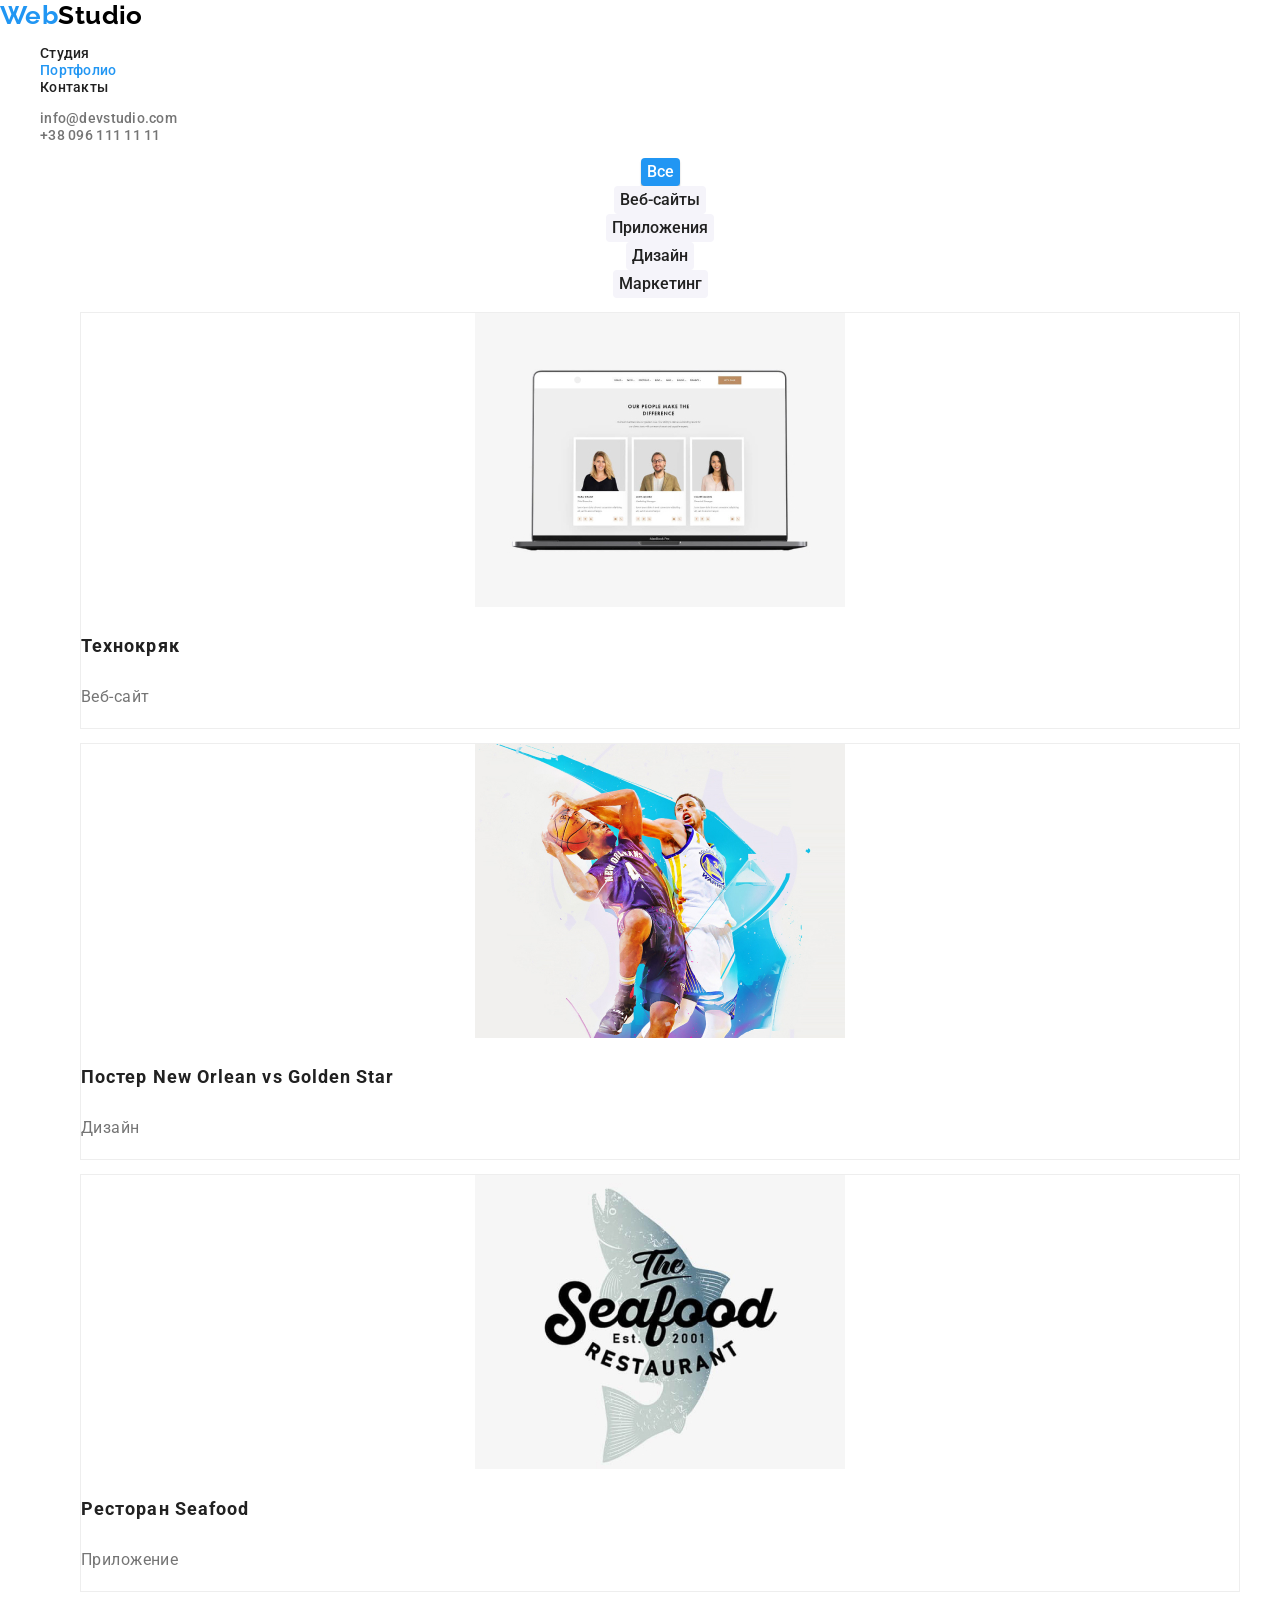
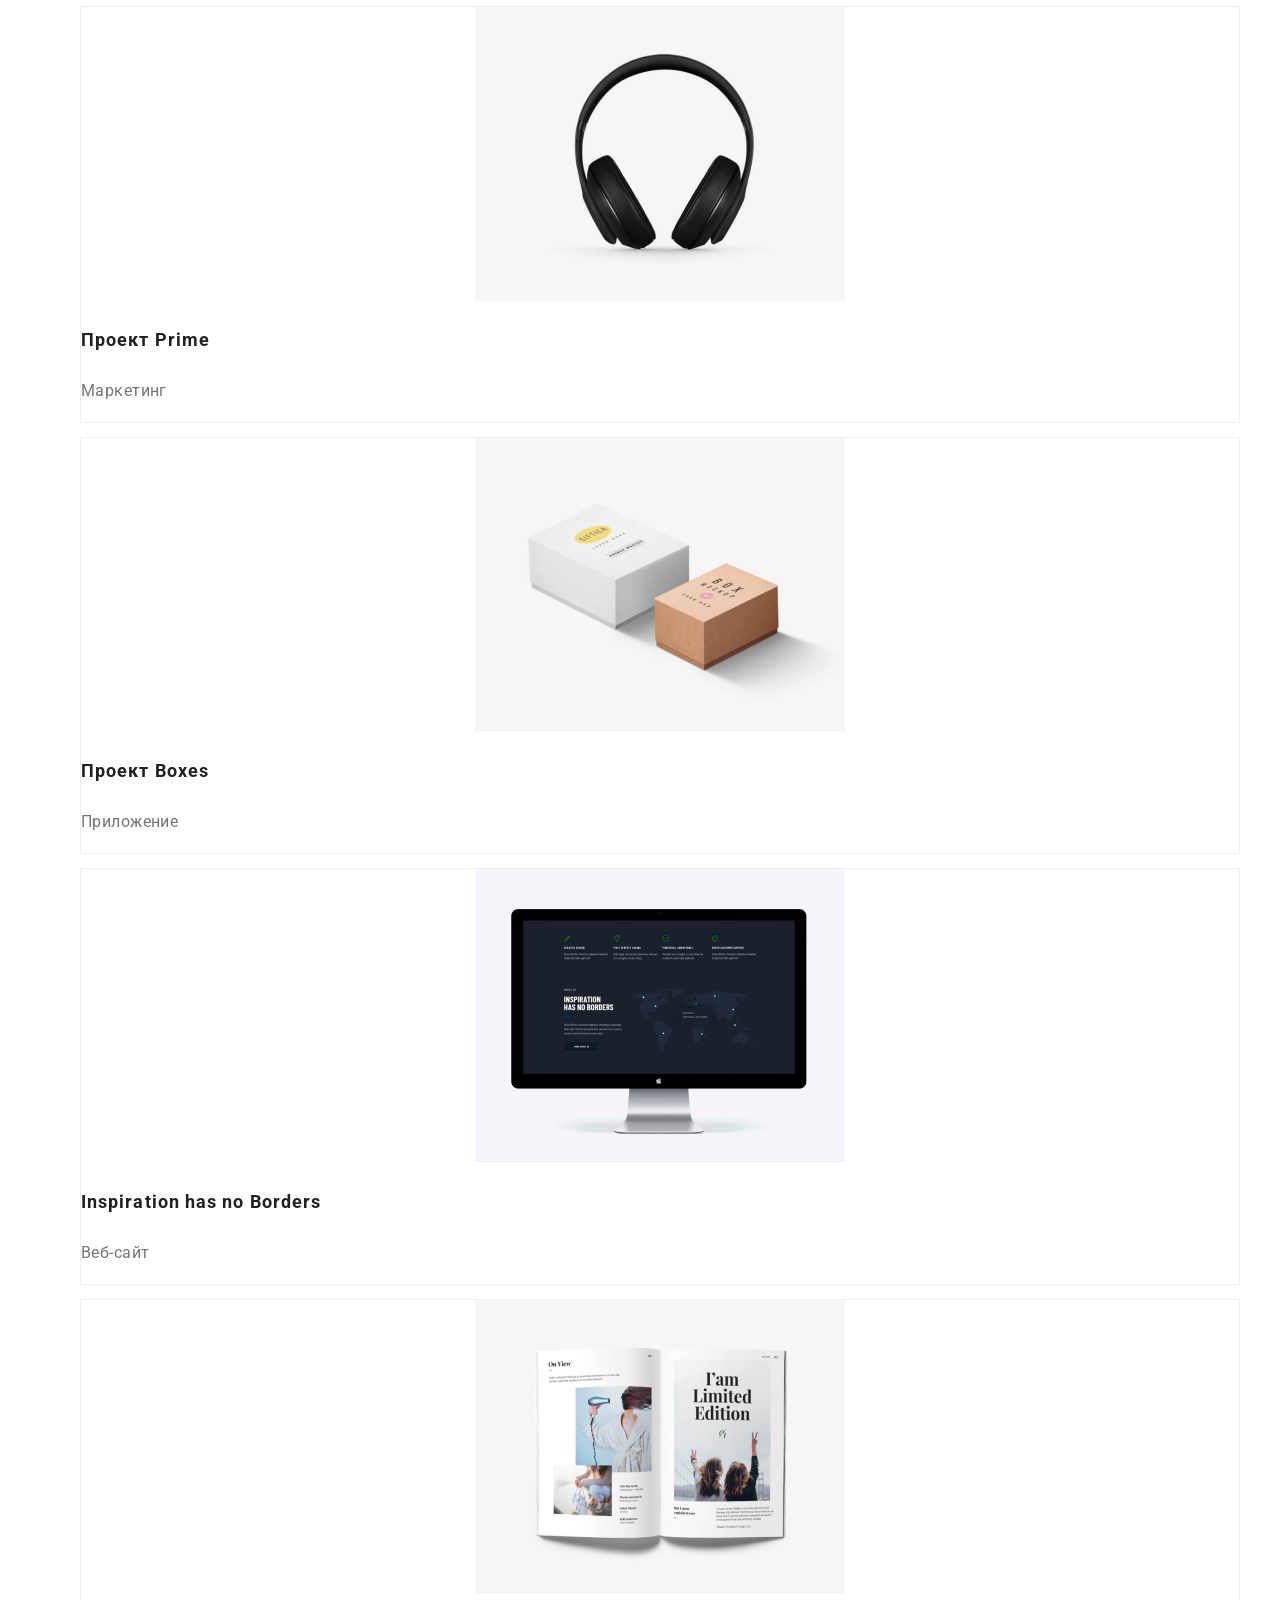
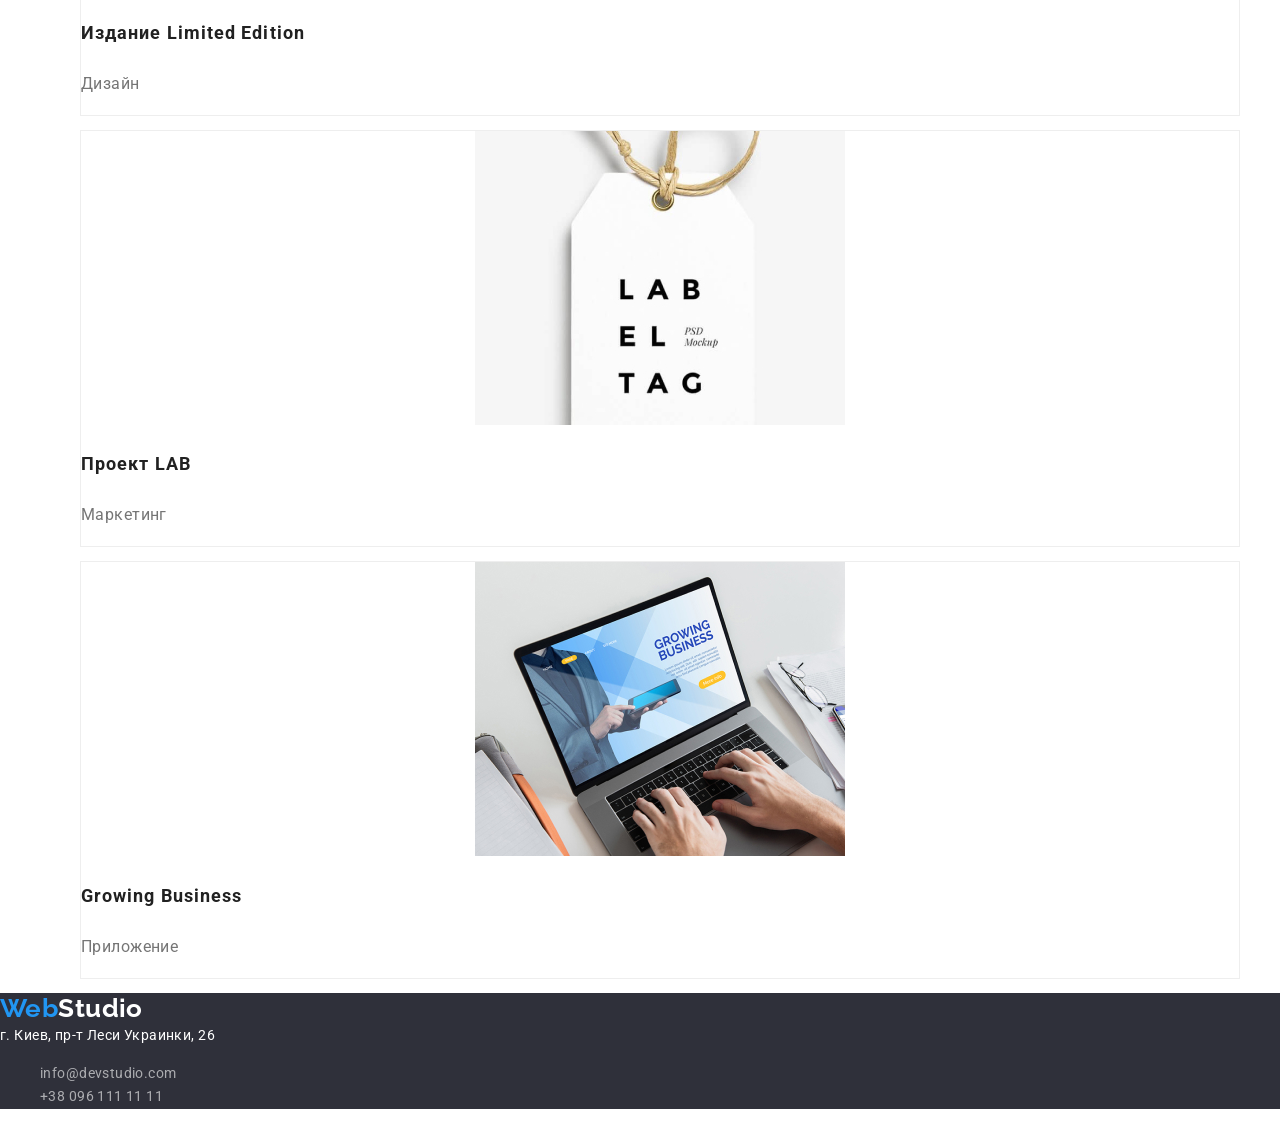
==== portfolio.html @ c30541fc "begining of HW3" ====
<!DOCTYPE html>
<html lang="ru">
  <head>
    <meta charset="UTF-8" />
    <meta http-equiv="X-UA-Compatible" content="IE=edge" />
    <meta name="viewport" content="width=device-width, initial-scale=1.0" />
    <title>WebStudio-Portfolio</title>
    <link rel="preconnect" href="https://fonts.gstatic.com" />
    <link
      href="https://fonts.googleapis.com/css2?family=Raleway:wght@700&family=Roboto:wght@400;500;700;900&display=swap"
      rel="stylesheet"
    />
    <link
      rel="stylesheet"
      href="https://cdnjs.cloudflare.com/ajax/libs/modern-normalize/1.1.0/modern-normalize.min.css"
      integrity="sha512-wpPYUAdjBVSE4KJnH1VR1HeZfpl1ub8YT/NKx4PuQ5NmX2tKuGu6U/JRp5y+Y8XG2tV+wKQpNHVUX03MfMFn9Q=="
      crossorigin="anonymous"
      referrerpolicy="no-referrer"
    />
    <link rel="stylesheet" href="./css/styles.css" />
  </head>
  <body>
    <!-- HEADER -->
    <header class="header">
      <nav class="menu">
        <a href="./index.html" class="logo link" lang="en"
          ><span class="logo-accent">Web</span>Studio</a
        >
        <ul class="menu-list list">
          <li class="menu-list-item">
            <a class="menu-list-link link" href="./index.html">Студия</a>
          </li>
          <li class="menu-list-item">
            <a class="menu-list-link link current-link" href="./portfolio.html">Портфолио</a>
          </li>
          <li class="menu-list-item">
            <a class="menu-list-link link" href="#">Контакты</a>
          </li>
        </ul>
      </nav>
      <ul class="contact-list list">
        <li class="contact-list-item">
          <a class="contact-list-email link" href="mailto:info@devstudio.com" lang="en"
            >info@devstudio.com</a
          >
        </li>
        <li class="contact-list-item">
          <a class="contact-list-tel link" href="tel:+380961111111">+38 096 111 11 11</a>
        </li>
      </ul>
    </header>

    <main>
      <!-- COLLECTION -->
      <section class="collection-section">
        <h2 hidden class="collection-section-title section-title">Портфолио</h2>
        <ul class="collection-filters list">
          <li class="collection-filters-item">
            <button type="button" class="collection-filters-button button current-button">
              Все
            </button>
          </li>
          <li class="collection-filters-item">
            <button type="button" class="collection-filters-button button">Веб-сайты</button>
          </li>
          <li class="collection-filters-item">
            <button type="button" class="collection-filters-button button">Приложения</button>
          </li>
          <li class="collection-filters-item">
            <button type="button" class="collection-filters-button button">Дизайн</button>
          </li>
          <li class="collection-filters-item">
            <button type="button" class="collection-filters-button button">Маркетинг</button>
          </li>
        </ul>
        <ul class="collection-list list">
          <li class="collection-list-item">
            <a href="#" class="collection-list-link link">
              <figure class="collection-list-card">
                <img
                  class="collection-list-card-img"
                  src="./images/portfolio/technocriak.jpg"
                  alt="Постер сайта Технокряк"
                  width="370"
                  height="294"
                />
                <figcaption class="collection-list-card-text-container">
                  <h3 class="collection-list-card-title">Технокряк</h3>
                  <p class="collection-list-card-text">Веб-сайт</p>
                </figcaption>
              </figure>
            </a>
          </li>
          <li class="collection-list-item">
            <a href="#" class="collection-list-link link">
              <figure class="collection-list-card">
                <img
                  class="collection-list-card-img"
                  src="./images/portfolio/new-orlean.jpg"
                  alt="Постер New Orlean vs Golden Star"
                  width="370"
                  height="294"
                />
                <figcaption class="collection-list-card-text-container">
                  <h3 class="collection-list-card-title">
                    Постер <span lang="en">New Orlean vs Golden Star</span>
                  </h3>
                  <p class="collection-list-card-text">Дизайн</p>
                </figcaption>
              </figure>
            </a>
          </li>
          <li class="collection-list-item">
            <a href="#" class="collection-list-link link">
              <figure class="collection-list-card">
                <img
                  class="collection-list-card-img"
                  src="./images/portfolio/seafood.jpg"
                  alt="Постер приложения Ресторан Seafood"
                  width="370"
                  height="294"
                />
                <figcaption class="collection-list-card-text-container">
                  <h3 class="collection-list-card-title">
                    Ресторан <span lang="en">Seafood</span>
                  </h3>
                  <p class="collection-list-card-text">Приложение</p>
                </figcaption>
              </figure>
            </a>
          </li>
          <li class="collection-list-item">
            <a href="#" class="collection-list-link link">
              <figure class="collection-list-card">
                <img
                  class="collection-list-card-img"
                  src="./images/portfolio/prime.jpg"
                  alt="Постер Проект Prime"
                  width="370"
                  height="294"
                />
                <figcaption class="collection-list-card-text-container">
                  <h3 class="collection-list-card-title">Проект <span lang="en">Prime</span></h3>
                  <p class="collection-list-card-text">Маркетинг</p>
                </figcaption>
              </figure>
            </a>
          </li>
          <li class="collection-list-item">
            <a href="#" class="collection-list-link link">
              <figure class="collection-list-card">
                <img
                  class="collection-list-card-img"
                  src="./images/portfolio/boxes.jpg"
                  alt="Постер приложения Проект Boxes"
                  width="370"
                  height="294"
                />
                <figcaption class="collection-list-card-text-container">
                  <h3 class="collection-list-card-title">Проект <span lang="en">Boxes</span></h3>
                  <p class="collection-list-card-text">Приложение</p>
                </figcaption>
              </figure>
            </a>
          </li>
          <li class="collection-list-item">
            <a href="#" class="collection-list-link link">
              <figure class="collection-list-card">
                <img
                  class="collection-list-card-img"
                  src="./images/portfolio/borders.jpg"
                  alt="Постер сайта Inspiration has no Borders"
                  width="370"
                  height="294"
                />
                <figcaption class="collection-list-card-text-container">
                  <h3 class="collection-list-card-title" lang="en">Inspiration has no Borders</h3>
                  <p class="collection-list-card-text">Веб-сайт</p>
                </figcaption>
              </figure>
            </a>
          </li>
          <li class="collection-list-item">
            <a href="#" class="collection-list-link link">
              <figure class="collection-list-card">
                <img
                  class="collection-list-card-img"
                  src="./images/portfolio/limited-edition.jpg"
                  alt="Постер Издание Limited Edition"
                  width="370"
                  height="294"
                />
                <figcaption class="collection-list-card-text-container">
                  <h3 class="collection-list-card-title">
                    Издание <span lang="en">Limited Edition</span>
                  </h3>
                  <p class="collection-list-card-text">Дизайн</p>
                </figcaption>
              </figure>
            </a>
          </li>
          <li class="collection-list-item">
            <a href="#" class="collection-list-link link">
              <figure class="collection-list-card">
                <img
                  class="collection-list-card-img"
                  src="./images/portfolio/lab.jpg"
                  alt="Постер Проект LAB"
                  width="370"
                  height="294"
                />
                <figcaption class="collection-list-card-text-container">
                  <h3 class="collection-list-card-title">Проект <span lang="en">LAB</span></h3>
                  <p class="collection-list-card-text">Маркетинг</p>
                </figcaption>
              </figure>
            </a>
          </li>
          <li class="collection-list-item">
            <a href="#" class="collection-list-link link">
              <figure class="collection-list-card">
                <img
                  class="collection-list-card-img"
                  src="./images/portfolio/growing-business.jpg"
                  alt="Постер приложения Growing Business"
                  width="370"
                  height="294"
                />
                <figcaption class="collection-list-card-text-container">
                  <h3 class="collection-list-card-title" lang="en">Growing Business</h3>
                  <p class="collection-list-card-text">Приложение</p>
                </figcaption>
              </figure>
            </a>
          </li>
        </ul>
      </section>
    </main>

    <!-- FOOTER -->
    <footer class="footer">
      <a class="logo logo-alt link" href="./index.html" lang="en"
        ><span class="logo-accent">Web</span>Studio</a
      >
      <address class="footer-adress">
        <a
          class="footer-adress-link link"
          href="https://goo.gl/maps/bzyYuuLkhP41vMup8"
          target="_blank"
          rel="noopener noreferrer"
          >г. Киев, пр-т Леси Украинки, 26</a
        >
        <ul class="footer-contact-list list">
          <li class="footer-contact-list-item">
            <a class="footer-contact-list-tel link" href="mailto:info@devstudio.com" lang="en"
              >info@devstudio.com</a
            >
          </li>
          <li class="footer-contacts-list-item">
            <a class="footer-contact-list-email link" href="tel:+380961111111">+38 096 111 11 11</a>
          </li>
        </ul>
      </address>
    </footer>
  </body>
</html>
---- css/styles.css ----
:root {
  --main-color-dark: #212121;
  --secondary-color: #757575;
  --logo-color: #000000;
  --accent-color: #2196f3;
  --accent-color-hover: #188ce8;
  --main-color-light: #ffffff;
  --secondary-color-transp: rgba(255, 255, 255, 0.6);

  --main-text-size: 14px;
  --secondary-text-size: 16px;
  --main-text-letter-spacing: 0.03em;

  --background-color-dark: #2f303a;
  --background-color-light: #f5f4fa;
}

body {
  font-family: 'Roboto', sans-serif;
  color: var(--main-color-dark);
  font-weight: 400;
  font-size: var(--main-text-size);
  letter-spacing: var(--main-text-letter-spacing);
}

/* COMMON */

.list {
  list-style: none;
}

.link {
  text-decoration: none;
  color: var(--main-color-dark);
}

.modal-button,
.button {
  cursor: pointer;
  font-family: inherit;
}

.button {
  color: var(--main-color-dark);
}

.section-title {
  font-weight: 700;
  font-size: 36px;
  line-height: 1.17;
}

/* HEADER */

.logo {
  font-family: 'Raleway', sans-serif;
  font-weight: 700;
  font-size: 26px;
  line-height: 1.19;
  color: var(--logo-color);
}

.logo-accent {
  color: var(--accent-color);
}

.menu-list-link {
  font-weight: 500;
  line-height: 1.14;
  letter-spacing: 0.02em;
}

.current-link {
  color: var(--accent-color);
}

.menu-list-link:hover,
.menu-list-link:focus {
  color: var(--accent-color);
}

.contact-list-email,
.contact-list-tel {
  font-weight: 500;
  line-height: 1.14;
  letter-spacing: 0.02em;
  color: var(--secondary-color);
}

.contact-list-email:hover,
.contact-list-email:focus,
.contact-list-tel:hover,
.contact-list-tel:focus {
  color: var(--accent-color);
}

/* HERO */

.hero-section {
  background-color: var(--background-color-dark);
  text-align: center;
}

.hero-section-title {
  font-weight: 900;
  font-size: 44px;
  line-height: 1.36;
  letter-spacing: 0.06em;
  text-transform: uppercase;
  color: var(--main-color-light);
}

.hero-section-button {
  font-weight: 700;
  font-size: 16px;
  line-height: 1.88;
  text-align: center;
  letter-spacing: 0.06em;
  color: var(--main-color-light);

  background-color: #2196f3;
  box-shadow: 0px 4px 4px rgba(0, 0, 0, 0.15);
  border-radius: 4px;
}

.hero-section-button:hover,
.hero-section-button:focus {
  background-color: var(--accent-color-hover);
}

/* FEATURES */

.features-section {
  text-align: center;
}

.features-section-list-item {
  text-align: left;
}

.features-section-list-title {
  font-weight: 700;
  line-height: 1.14;
  text-transform: uppercase;
}

.features-section-list-text {
  line-height: 1.71;
  color: var(--secondary-color);
}

/* SERVICES */

.services-section {
  text-align: center;
}

/* TEAM */

.team-section {
  background-color: var(--background-color-light);
  text-align: center;
}

.team-section-list-card {
  background-color: var(--main-color-light);
  box-shadow: 0px 1px 3px rgba(0, 0, 0, 0.12), 0px 1px 1px rgba(0, 0, 0, 0.14),
    0px 2px 1px rgba(0, 0, 0, 0.2);
  border-radius: 0px 0px 4px 4px;
}

.team-section-list-card-text-container {
  font-size: 16px;
  line-height: 1.19;
}

.team-section-list-card-title {
  font-weight: 500;
  font-size: 16px;
  line-height: 1.19;
}

.team-section-list-card-text {
  color: var(--secondary-color);
}

/* FOOTER */

.footer {
  background-color: var(--background-color-dark);
}

.logo-alt {
  color: var(--main-color-light);
}

.footer-adress-link {
  font-style: normal;
  line-height: 1.71;
  color: var(--main-color-light);
}

.footer-contact-list-tel,
.footer-contact-list-email {
  font-style: normal;
  line-height: 1.71;
  color: var(--secondary-color-transp);
}

.footer-contact-list-tel:hover,
.footer-contact-list-email:hover,
.footer-adress-link:hover,
.footer-contact-list-tel:focus,
.footer-contact-list-email:focus,
.footer-adress-link:focus {
  color: var(--accent-color);
}

/* PORTFOLIO - COLLECTION */

.collection-section {
  text-align: center;
}

.collection-filters-button {
  font-weight: 500;
  font-size: 16px;
  line-height: 1.63;
  text-align: center;

  background-color: var(--background-color-light);
  border: none;
  border-radius: 4px;
}

.current-button {
  color: var(--main-color-light);
  background-color: var(--accent-color);
  box-shadow: 0px 3px 1px rgba(0, 0, 0, 0.1), 0px 1px 2px rgba(0, 0, 0, 0.08),
    0px 2px 2px rgba(0, 0, 0, 0.12);
}

.collection-filters-button:hover,
.collection-filters-button:focus {
  color: var(--main-color-light);
  background-color: var(--accent-color);
  box-shadow: 0px 3px 1px rgba(0, 0, 0, 0.1), 0px 1px 2px rgba(0, 0, 0, 0.08),
    0px 2px 2px rgba(0, 0, 0, 0.12);
}

.collection-list-card {
  background-color: var(--main-color-light);
  border: 1px solid #eeeeee;
  box-sizing: border-box;
}

.collection-list-card-text-container {
  text-align: left;
}

.collection-list-card-title {
  font-weight: 700;
  font-size: 18px;
  line-height: 2;
  letter-spacing: 0.06em;
}

.collection-list-card-text {
  font-size: 16px;
  line-height: 1.88;
  color: var(--secondary-color);
}
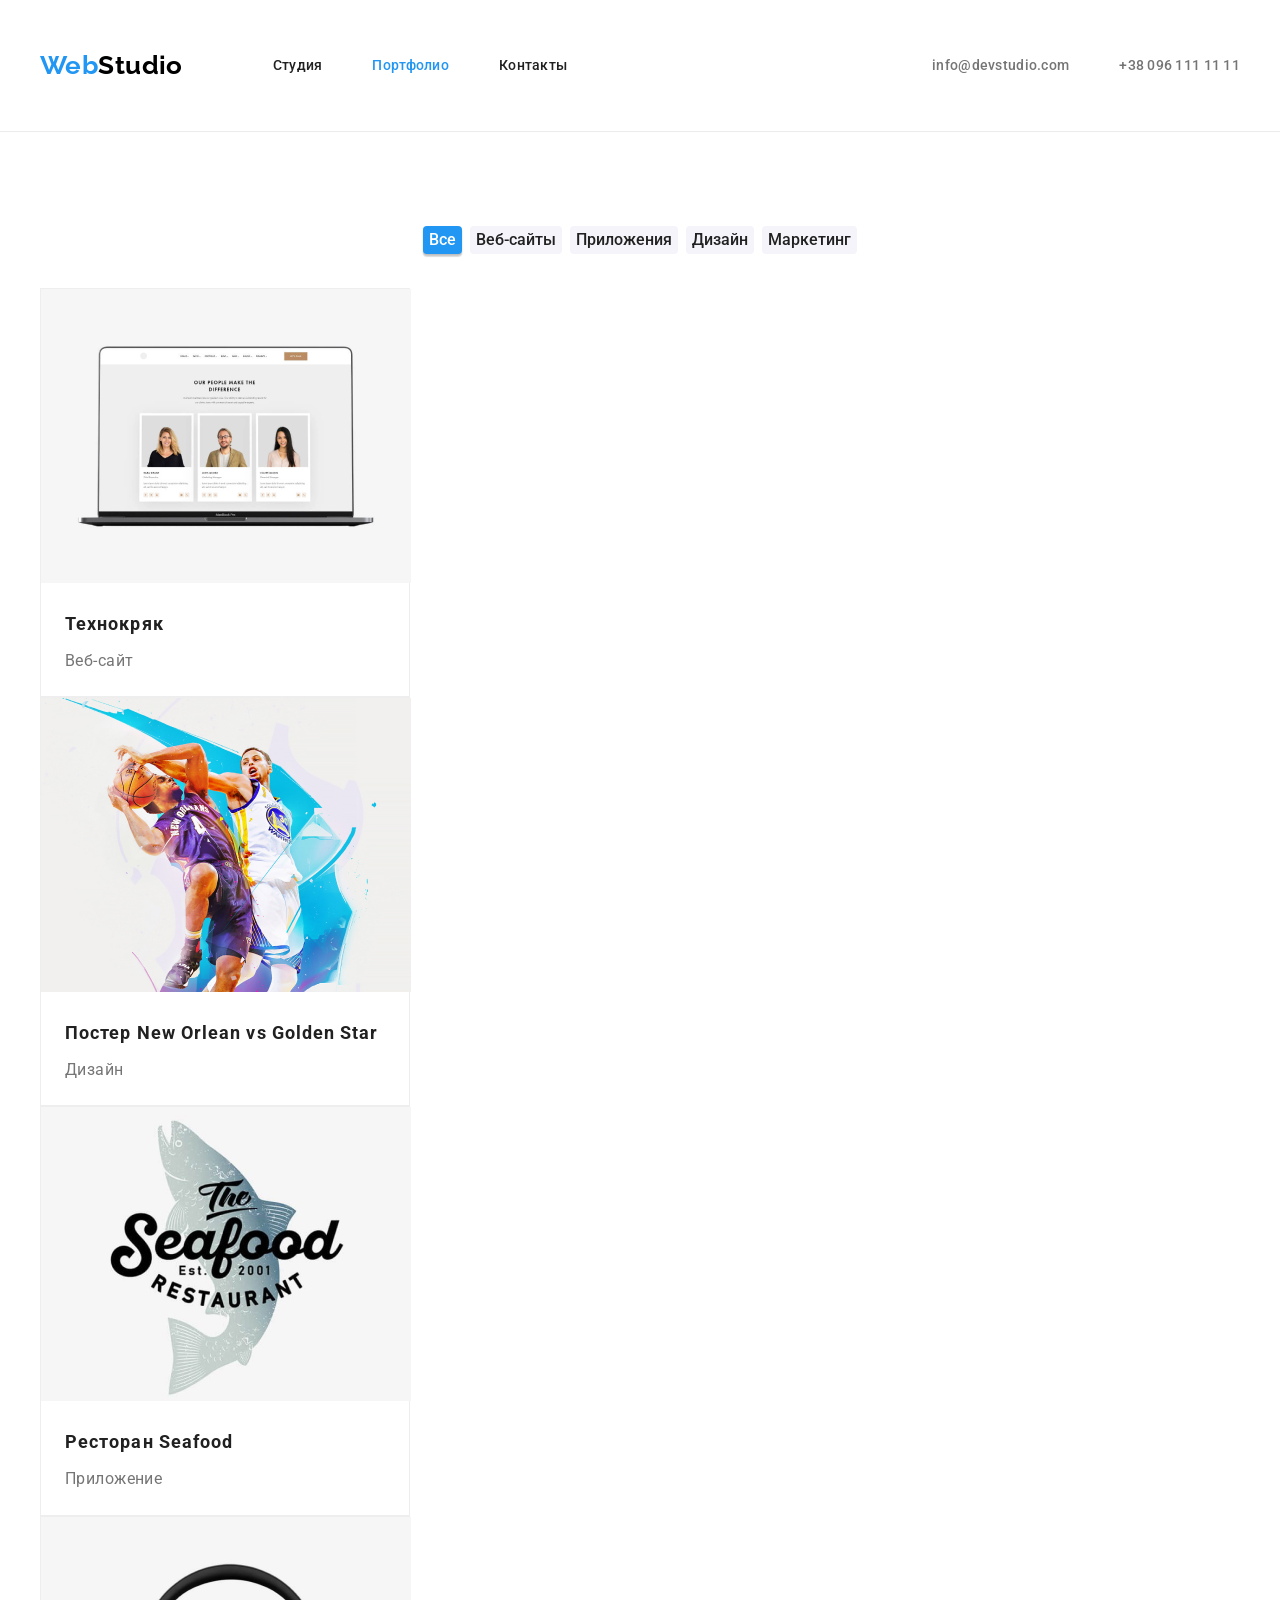
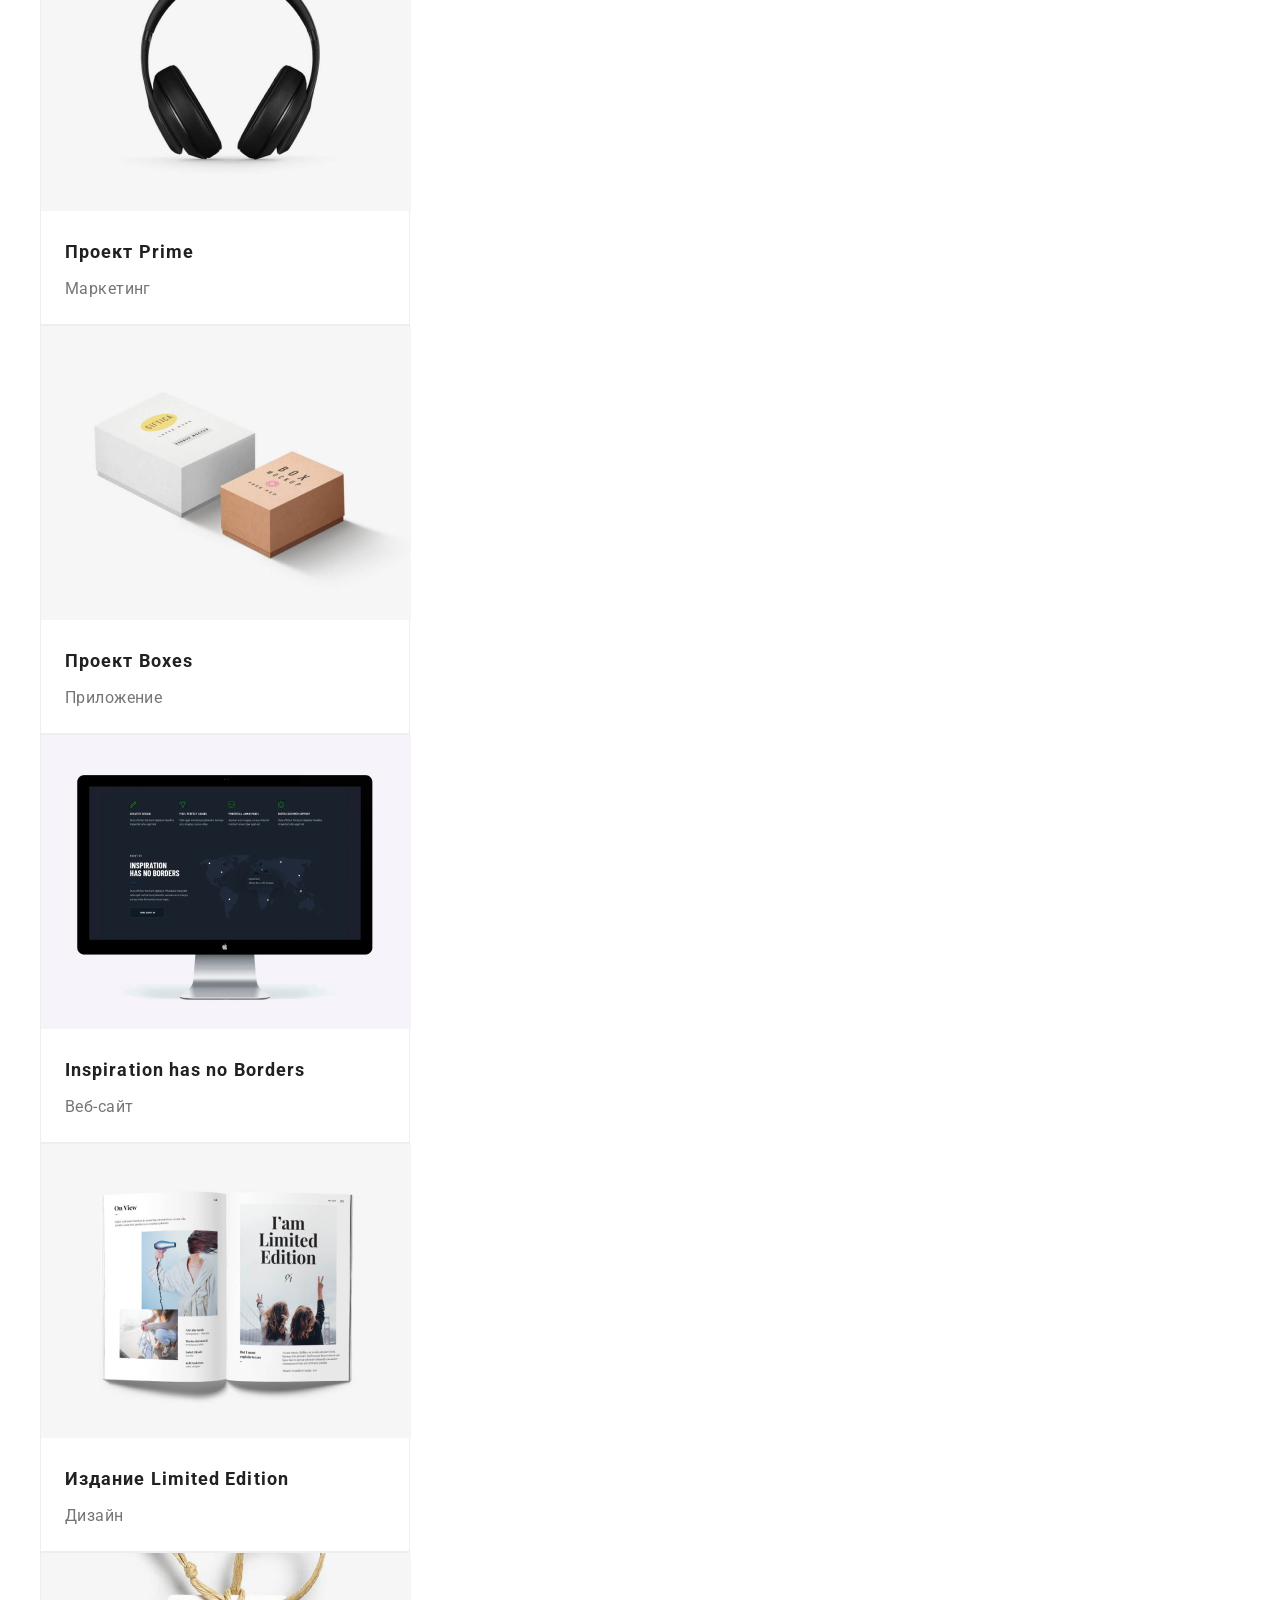
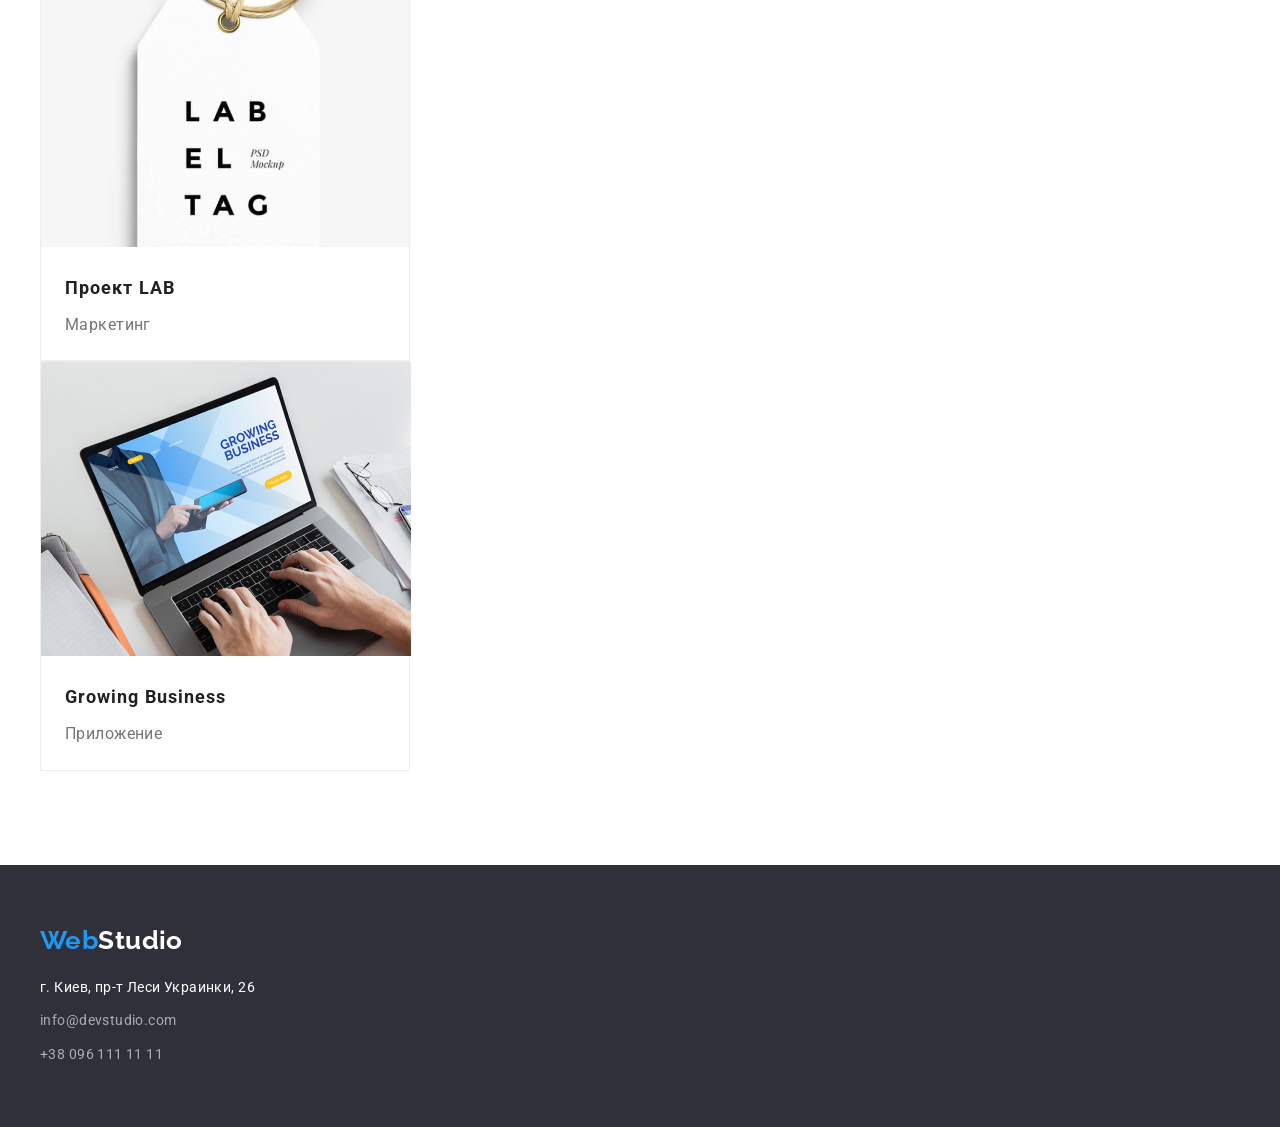
==== commit 158d064a: "position elements of index.html done" ====
--- a/portfolio.html
+++ b/portfolio.html
@@ -22,245 +22,259 @@
   <body>
     <!-- HEADER -->
     <header class="header">
-      <nav class="menu">
-        <a href="./index.html" class="logo link" lang="en"
-          ><span class="logo-accent">Web</span>Studio</a
-        >
-        <ul class="menu-list list">
-          <li class="menu-list-item">
-            <a class="menu-list-link link" href="./index.html">Студия</a>
-          </li>
-          <li class="menu-list-item">
-            <a class="menu-list-link link current-link" href="./portfolio.html">Портфолио</a>
-          </li>
-          <li class="menu-list-item">
-            <a class="menu-list-link link" href="#">Контакты</a>
-          </li>
-        </ul>
-      </nav>
-      <ul class="contact-list list">
-        <li class="contact-list-item">
-          <a class="contact-list-email link" href="mailto:info@devstudio.com" lang="en"
-            >info@devstudio.com</a
+      <div class="container header-content-container">
+        <nav class="menu">
+          <a href="./index.html" class="logo link" lang="en"
+            ><span class="logo-accent">Web</span>Studio</a
           >
-        </li>
-        <li class="contact-list-item">
-          <a class="contact-list-tel link" href="tel:+380961111111">+38 096 111 11 11</a>
-        </li>
-      </ul>
-    </header>
-
-    <main>
-      <!-- COLLECTION -->
-      <section class="collection-section">
-        <h2 hidden class="collection-section-title section-title">Портфолио</h2>
-        <ul class="collection-filters list">
-          <li class="collection-filters-item">
-            <button type="button" class="collection-filters-button button current-button">
-              Все
-            </button>
-          </li>
-          <li class="collection-filters-item">
-            <button type="button" class="collection-filters-button button">Веб-сайты</button>
-          </li>
-          <li class="collection-filters-item">
-            <button type="button" class="collection-filters-button button">Приложения</button>
-          </li>
-          <li class="collection-filters-item">
-            <button type="button" class="collection-filters-button button">Дизайн</button>
-          </li>
-          <li class="collection-filters-item">
-            <button type="button" class="collection-filters-button button">Маркетинг</button>
-          </li>
-        </ul>
-        <ul class="collection-list list">
-          <li class="collection-list-item">
-            <a href="#" class="collection-list-link link">
-              <figure class="collection-list-card">
-                <img
-                  class="collection-list-card-img"
-                  src="./images/portfolio/technocriak.jpg"
-                  alt="Постер сайта Технокряк"
-                  width="370"
-                  height="294"
-                />
-                <figcaption class="collection-list-card-text-container">
-                  <h3 class="collection-list-card-title">Технокряк</h3>
-                  <p class="collection-list-card-text">Веб-сайт</p>
-                </figcaption>
-              </figure>
-            </a>
-          </li>
-          <li class="collection-list-item">
-            <a href="#" class="collection-list-link link">
-              <figure class="collection-list-card">
-                <img
-                  class="collection-list-card-img"
-                  src="./images/portfolio/new-orlean.jpg"
-                  alt="Постер New Orlean vs Golden Star"
-                  width="370"
-                  height="294"
-                />
-                <figcaption class="collection-list-card-text-container">
-                  <h3 class="collection-list-card-title">
-                    Постер <span lang="en">New Orlean vs Golden Star</span>
-                  </h3>
-                  <p class="collection-list-card-text">Дизайн</p>
-                </figcaption>
-              </figure>
-            </a>
-          </li>
-          <li class="collection-list-item">
-            <a href="#" class="collection-list-link link">
-              <figure class="collection-list-card">
-                <img
-                  class="collection-list-card-img"
-                  src="./images/portfolio/seafood.jpg"
-                  alt="Постер приложения Ресторан Seafood"
-                  width="370"
-                  height="294"
-                />
-                <figcaption class="collection-list-card-text-container">
-                  <h3 class="collection-list-card-title">
-                    Ресторан <span lang="en">Seafood</span>
-                  </h3>
-                  <p class="collection-list-card-text">Приложение</p>
-                </figcaption>
-              </figure>
-            </a>
-          </li>
-          <li class="collection-list-item">
-            <a href="#" class="collection-list-link link">
-              <figure class="collection-list-card">
-                <img
-                  class="collection-list-card-img"
-                  src="./images/portfolio/prime.jpg"
-                  alt="Постер Проект Prime"
-                  width="370"
-                  height="294"
-                />
-                <figcaption class="collection-list-card-text-container">
-                  <h3 class="collection-list-card-title">Проект <span lang="en">Prime</span></h3>
-                  <p class="collection-list-card-text">Маркетинг</p>
-                </figcaption>
-              </figure>
-            </a>
-          </li>
-          <li class="collection-list-item">
-            <a href="#" class="collection-list-link link">
-              <figure class="collection-list-card">
-                <img
-                  class="collection-list-card-img"
-                  src="./images/portfolio/boxes.jpg"
-                  alt="Постер приложения Проект Boxes"
-                  width="370"
-                  height="294"
-                />
-                <figcaption class="collection-list-card-text-container">
-                  <h3 class="collection-list-card-title">Проект <span lang="en">Boxes</span></h3>
-                  <p class="collection-list-card-text">Приложение</p>
-                </figcaption>
-              </figure>
-            </a>
-          </li>
-          <li class="collection-list-item">
-            <a href="#" class="collection-list-link link">
-              <figure class="collection-list-card">
-                <img
-                  class="collection-list-card-img"
-                  src="./images/portfolio/borders.jpg"
-                  alt="Постер сайта Inspiration has no Borders"
-                  width="370"
-                  height="294"
-                />
-                <figcaption class="collection-list-card-text-container">
-                  <h3 class="collection-list-card-title" lang="en">Inspiration has no Borders</h3>
-                  <p class="collection-list-card-text">Веб-сайт</p>
-                </figcaption>
-              </figure>
-            </a>
-          </li>
-          <li class="collection-list-item">
-            <a href="#" class="collection-list-link link">
-              <figure class="collection-list-card">
-                <img
-                  class="collection-list-card-img"
-                  src="./images/portfolio/limited-edition.jpg"
-                  alt="Постер Издание Limited Edition"
-                  width="370"
-                  height="294"
-                />
-                <figcaption class="collection-list-card-text-container">
-                  <h3 class="collection-list-card-title">
-                    Издание <span lang="en">Limited Edition</span>
-                  </h3>
-                  <p class="collection-list-card-text">Дизайн</p>
-                </figcaption>
-              </figure>
-            </a>
-          </li>
-          <li class="collection-list-item">
-            <a href="#" class="collection-list-link link">
-              <figure class="collection-list-card">
-                <img
-                  class="collection-list-card-img"
-                  src="./images/portfolio/lab.jpg"
-                  alt="Постер Проект LAB"
-                  width="370"
-                  height="294"
-                />
-                <figcaption class="collection-list-card-text-container">
-                  <h3 class="collection-list-card-title">Проект <span lang="en">LAB</span></h3>
-                  <p class="collection-list-card-text">Маркетинг</p>
-                </figcaption>
-              </figure>
-            </a>
-          </li>
-          <li class="collection-list-item">
-            <a href="#" class="collection-list-link link">
-              <figure class="collection-list-card">
-                <img
-                  class="collection-list-card-img"
-                  src="./images/portfolio/growing-business.jpg"
-                  alt="Постер приложения Growing Business"
-                  width="370"
-                  height="294"
-                />
-                <figcaption class="collection-list-card-text-container">
-                  <h3 class="collection-list-card-title" lang="en">Growing Business</h3>
-                  <p class="collection-list-card-text">Приложение</p>
-                </figcaption>
-              </figure>
-            </a>
-          </li>
-        </ul>
-      </section>
-    </main>
-
-    <!-- FOOTER -->
-    <footer class="footer">
-      <a class="logo logo-alt link" href="./index.html" lang="en"
-        ><span class="logo-accent">Web</span>Studio</a
-      >
-      <address class="footer-adress">
-        <a
-          class="footer-adress-link link"
-          href="https://goo.gl/maps/bzyYuuLkhP41vMup8"
-          target="_blank"
-          rel="noopener noreferrer"
-          >г. Киев, пр-т Леси Украинки, 26</a
-        >
-        <ul class="footer-contact-list list">
-          <li class="footer-contact-list-item">
-            <a class="footer-contact-list-tel link" href="mailto:info@devstudio.com" lang="en"
+          <ul class="menu-list list">
+            <li class="menu-list-item">
+              <a class="menu-list-link link" href="./index.html">Студия</a>
+            </li>
+            <li class="menu-list-item">
+              <a class="menu-list-link link current-link" href="./portfolio.html">Портфолио</a>
+            </li>
+            <li class="menu-list-item">
+              <a class="menu-list-link link" href="#">Контакты</a>
+            </li>
+          </ul>
+        </nav>
+        <ul class="contact-list list">
+          <li class="contact-list-item">
+            <a class="contact-list-email link" href="mailto:info@devstudio.com" lang="en"
               >info@devstudio.com</a
             >
           </li>
-          <li class="footer-contacts-list-item">
-            <a class="footer-contact-list-email link" href="tel:+380961111111">+38 096 111 11 11</a>
+          <li class="contact-list-item">
+            <a class="contact-list-tel link" href="tel:+380961111111">+38 096 111 11 11</a>
           </li>
         </ul>
-      </address>
+      </div>
+    </header>
+
+    <main>
+      <!-- COLLECTION -->
+      <section class="collection-section section">
+        <div class="container collection-content-container">
+          <h2 hidden class="collection-section-title section-title">Портфолио</h2>
+          <ul class="collection-filters list">
+            <li class="collection-filters-item">
+              <button type="button" class="collection-filters-button button current-button">
+                Все
+              </button>
+            </li>
+            <li class="collection-filters-item">
+              <button type="button" class="collection-filters-button button">Веб-сайты</button>
+            </li>
+            <li class="collection-filters-item">
+              <button type="button" class="collection-filters-button button">Приложения</button>
+            </li>
+            <li class="collection-filters-item">
+              <button type="button" class="collection-filters-button button">Дизайн</button>
+            </li>
+            <li class="collection-filters-item">
+              <button type="button" class="collection-filters-button button">Маркетинг</button>
+            </li>
+          </ul>
+          <ul class="collection-list list">
+            <li class="collection-list-item">
+              <a href="#" class="collection-list-link link">
+                <figure class="collection-list-card">
+                  <img
+                    class="collection-list-card-img"
+                    src="./images/portfolio/technocriak.jpg"
+                    alt="Постер сайта Технокряк"
+                    width="370"
+                    height="294"
+                  />
+                  <figcaption class="collection-list-card-text-container">
+                    <h3 class="collection-list-card-title">Технокряк</h3>
+                    <p class="collection-list-card-text">Веб-сайт</p>
+                  </figcaption>
+                </figure>
+              </a>
+            </li>
+            <li class="collection-list-item">
+              <a href="#" class="collection-list-link link">
+                <figure class="collection-list-card">
+                  <img
+                    class="collection-list-card-img"
+                    src="./images/portfolio/new-orlean.jpg"
+                    alt="Постер New Orlean vs Golden Star"
+                    width="370"
+                    height="294"
+                  />
+                  <figcaption class="collection-list-card-text-container">
+                    <h3 class="collection-list-card-title">
+                      Постер <span lang="en">New Orlean vs Golden Star</span>
+                    </h3>
+                    <p class="collection-list-card-text">Дизайн</p>
+                  </figcaption>
+                </figure>
+              </a>
+            </li>
+            <li class="collection-list-item">
+              <a href="#" class="collection-list-link link">
+                <figure class="collection-list-card">
+                  <img
+                    class="collection-list-card-img"
+                    src="./images/portfolio/seafood.jpg"
+                    alt="Постер приложения Ресторан Seafood"
+                    width="370"
+                    height="294"
+                  />
+                  <figcaption class="collection-list-card-text-container">
+                    <h3 class="collection-list-card-title">
+                      Ресторан <span lang="en">Seafood</span>
+                    </h3>
+                    <p class="collection-list-card-text">Приложение</p>
+                  </figcaption>
+                </figure>
+              </a>
+            </li>
+            <li class="collection-list-item">
+              <a href="#" class="collection-list-link link">
+                <figure class="collection-list-card">
+                  <img
+                    class="collection-list-card-img"
+                    src="./images/portfolio/prime.jpg"
+                    alt="Постер Проект Prime"
+                    width="370"
+                    height="294"
+                  />
+                  <figcaption class="collection-list-card-text-container">
+                    <h3 class="collection-list-card-title">Проект <span lang="en">Prime</span></h3>
+                    <p class="collection-list-card-text">Маркетинг</p>
+                  </figcaption>
+                </figure>
+              </a>
+            </li>
+            <li class="collection-list-item">
+              <a href="#" class="collection-list-link link">
+                <figure class="collection-list-card">
+                  <img
+                    class="collection-list-card-img"
+                    src="./images/portfolio/boxes.jpg"
+                    alt="Постер приложения Проект Boxes"
+                    width="370"
+                    height="294"
+                  />
+                  <figcaption class="collection-list-card-text-container">
+                    <h3 class="collection-list-card-title">Проект <span lang="en">Boxes</span></h3>
+                    <p class="collection-list-card-text">Приложение</p>
+                  </figcaption>
+                </figure>
+              </a>
+            </li>
+            <li class="collection-list-item">
+              <a href="#" class="collection-list-link link">
+                <figure class="collection-list-card">
+                  <img
+                    class="collection-list-card-img"
+                    src="./images/portfolio/borders.jpg"
+                    alt="Постер сайта Inspiration has no Borders"
+                    width="370"
+                    height="294"
+                  />
+                  <figcaption class="collection-list-card-text-container">
+                    <h3 class="collection-list-card-title" lang="en">Inspiration has no Borders</h3>
+                    <p class="collection-list-card-text">Веб-сайт</p>
+                  </figcaption>
+                </figure>
+              </a>
+            </li>
+            <li class="collection-list-item">
+              <a href="#" class="collection-list-link link">
+                <figure class="collection-list-card">
+                  <img
+                    class="collection-list-card-img"
+                    src="./images/portfolio/limited-edition.jpg"
+                    alt="Постер Издание Limited Edition"
+                    width="370"
+                    height="294"
+                  />
+                  <figcaption class="collection-list-card-text-container">
+                    <h3 class="collection-list-card-title">
+                      Издание <span lang="en">Limited Edition</span>
+                    </h3>
+                    <p class="collection-list-card-text">Дизайн</p>
+                  </figcaption>
+                </figure>
+              </a>
+            </li>
+            <li class="collection-list-item">
+              <a href="#" class="collection-list-link link">
+                <figure class="collection-list-card">
+                  <img
+                    class="collection-list-card-img"
+                    src="./images/portfolio/lab.jpg"
+                    alt="Постер Проект LAB"
+                    width="370"
+                    height="294"
+                  />
+                  <figcaption class="collection-list-card-text-container">
+                    <h3 class="collection-list-card-title">Проект <span lang="en">LAB</span></h3>
+                    <p class="collection-list-card-text">Маркетинг</p>
+                  </figcaption>
+                </figure>
+              </a>
+            </li>
+            <li class="collection-list-item">
+              <a href="#" class="collection-list-link link">
+                <figure class="collection-list-card">
+                  <img
+                    class="collection-list-card-img"
+                    src="./images/portfolio/growing-business.jpg"
+                    alt="Постер приложения Growing Business"
+                    width="370"
+                    height="294"
+                  />
+                  <figcaption class="collection-list-card-text-container">
+                    <h3 class="collection-list-card-title" lang="en">Growing Business</h3>
+                    <p class="collection-list-card-text">Приложение</p>
+                  </figcaption>
+                </figure>
+              </a>
+            </li>
+          </ul>
+        </div>
+      </section>
+    </main>
+
+    <!-- FOOTER -->
+    <footer class="footer">
+      <div class="container footer-content-container">
+        <div class="footer-logo-container">
+          <a class="logo logo-alt link" href="./index.html" lang="en"
+            ><span class="logo-accent">Web</span>Studio</a
+          >
+        </div>
+
+        <address class="footer-adress">
+          <div class="footer-adress-link-container">
+            <a
+              class="footer-adress-link link"
+              href="https://goo.gl/maps/bzyYuuLkhP41vMup8"
+              target="_blank"
+              rel="noopener noreferrer"
+              >г. Киев, пр-т Леси Украинки, 26</a
+            >
+          </div>
+
+          <ul class="footer-contact-list list">
+            <li class="footer-contact-list-item">
+              <a class="footer-contact-list-tel link" href="mailto:info@devstudio.com" lang="en"
+                >info@devstudio.com</a
+              >
+            </li>
+            <li class="footer-contacts-list-item">
+              <a class="footer-contact-list-email link" href="tel:+380961111111"
+                >+38 096 111 11 11</a
+              >
+            </li>
+          </ul>
+        </address>
+      </div>
     </footer>
   </body>
 </html>
--- a/css/styles.css
+++ b/css/styles.css
@@ -23,10 +23,32 @@
   letter-spacing: var(--main-text-letter-spacing);
 }
 
+* {
+  box-sizing: border-box;
+}
+
 /* COMMON */
+
+h2,
+h3,
+p,
+ul {
+  margin: 0;
+  padding: 0;
+}
+
+.section {
+  padding: 94px 0;
+}
+
+.container {
+  max-width: 1200px;
+}
 
 .list {
   list-style: none;
+  margin: 0;
+  padding: 0;
 }
 
 .link {
@@ -51,6 +73,36 @@
 }
 
 /* HEADER */
+
+.header {
+  padding: 50px 0;
+  border-bottom: 1px solid #ececec;
+}
+
+.header-content-container {
+  display: flex;
+  justify-content: space-between;
+  align-items: center;
+  margin: 0 auto;
+}
+
+.menu {
+  display: flex;
+  align-items: center;
+}
+
+.menu-list {
+  display: flex;
+  align-items: center;
+}
+
+.menu-list-item {
+  margin-right: 50px;
+}
+
+.menu-list-item:last-child {
+  margin-right: 0;
+}
 
 .logo {
   font-family: 'Raleway', sans-serif;
@@ -58,6 +110,7 @@
   font-size: 26px;
   line-height: 1.19;
   color: var(--logo-color);
+  margin-right: 90px;
 }
 
 .logo-accent {
@@ -77,6 +130,19 @@
 .menu-list-link:hover,
 .menu-list-link:focus {
   color: var(--accent-color);
+}
+
+.contact-list {
+  display: flex;
+  align-items: center;
+}
+
+.contact-list-item {
+  margin-right: 50px;
+}
+
+.contact-list-item:last-child {
+  margin: 0;
 }
 
 .contact-list-email,
@@ -96,6 +162,11 @@
 
 /* HERO */
 
+.hero-content-container {
+  text-align: center;
+  margin: 0 auto;
+}
+
 .hero-section {
   background-color: var(--background-color-dark);
   text-align: center;
@@ -108,6 +179,8 @@
   letter-spacing: 0.06em;
   text-transform: uppercase;
   color: var(--main-color-light);
+  max-width: 610px;
+  margin: 0 auto 50px;
 }
 
 .hero-section-button {
@@ -121,6 +194,8 @@
   background-color: #2196f3;
   box-shadow: 0px 4px 4px rgba(0, 0, 0, 0.15);
   border-radius: 4px;
+  width: 200px;
+  padding: 8px 20px;
 }
 
 .hero-section-button:hover,
@@ -134,14 +209,29 @@
   text-align: center;
 }
 
+.features-content-container {
+  margin: 0 auto;
+}
+
+.features-section-list {
+  display: flex;
+  justify-content: space-between;
+}
+
 .features-section-list-item {
   text-align: left;
+  margin-right: 50px;
+}
+
+.features-section-list-item:last-child {
+  margin-right: 0;
 }
 
 .features-section-list-title {
   font-weight: 700;
   line-height: 1.14;
   text-transform: uppercase;
+  margin-bottom: 10px;
 }
 
 .features-section-list-text {
@@ -153,6 +243,24 @@
 
 .services-section {
   text-align: center;
+  padding-top: 0;
+}
+
+.services-content-container {
+  margin: 0 auto;
+}
+
+.services-section-title {
+  margin-bottom: 50px;
+}
+
+.services-section-list {
+  display: flex;
+  justify-content: space-between;
+}
+
+.services-section-list-item:last-child {
+  margin-right: 0;
 }
 
 /* TEAM */
@@ -160,6 +268,19 @@
 .team-section {
   background-color: var(--background-color-light);
   text-align: center;
+}
+
+.team-content-container {
+  margin: 0 auto;
+}
+
+.team-section-title {
+  margin-bottom: 50px;
+}
+
+.team-section-list {
+  display: flex;
+  justify-content: space-between;
 }
 
 .team-section-list-card {
@@ -167,6 +288,13 @@
   box-shadow: 0px 1px 3px rgba(0, 0, 0, 0.12), 0px 1px 1px rgba(0, 0, 0, 0.14),
     0px 2px 1px rgba(0, 0, 0, 0.2);
   border-radius: 0px 0px 4px 4px;
+  margin: 0;
+  padding: 0 0 30px;
+  width: 270px;
+}
+
+.team-section-list-card-img {
+  margin-bottom: 30px;
 }
 
 .team-section-list-card-text-container {
@@ -178,6 +306,7 @@
   font-weight: 500;
   font-size: 16px;
   line-height: 1.19;
+  margin-bottom: 10px;
 }
 
 .team-section-list-card-text {
@@ -188,16 +317,38 @@
 
 .footer {
   background-color: var(--background-color-dark);
+  padding: 60px 0;
+}
+
+.footer-content-container {
+  margin: 0 auto;
+}
+
+.footer-logo-container {
+  margin-bottom: 20px;
 }
 
 .logo-alt {
   color: var(--main-color-light);
+  margin-right: 0;
+}
+
+.footer-adress-link-container {
+  margin-bottom: 10px;
 }
 
 .footer-adress-link {
   font-style: normal;
   line-height: 1.71;
   color: var(--main-color-light);
+}
+
+.footer-contact-list-item {
+  margin-bottom: 10px;
+}
+
+.footer-contact-list-item:last-child {
+  margin-bottom: 0;
 }
 
 .footer-contact-list-tel,
@@ -222,6 +373,24 @@
   text-align: center;
 }
 
+.collection-content-container {
+  margin: 0 auto;
+}
+
+.collection-filters {
+  display: flex;
+  justify-content: center;
+  margin-bottom: 34px;
+}
+
+.collection-filters-item {
+  margin-right: 8px;
+}
+
+.collection-filters-item:last-child {
+  margin-right: 0;
+}
+
 .collection-filters-button {
   font-weight: 500;
   font-size: 16px;
@@ -252,10 +421,18 @@
   background-color: var(--main-color-light);
   border: 1px solid #eeeeee;
   box-sizing: border-box;
+  margin: 0;
+  padding: 0 0 20px;
+  width: 370px;
+}
+
+.collection-list-card-img {
+  margin-bottom: 20px;
 }
 
 .collection-list-card-text-container {
   text-align: left;
+  padding-left: 24px;
 }
 
 .collection-list-card-title {
@@ -263,6 +440,7 @@
   font-size: 18px;
   line-height: 2;
   letter-spacing: 0.06em;
+  margin-bottom: 4px;
 }
 
 .collection-list-card-text {
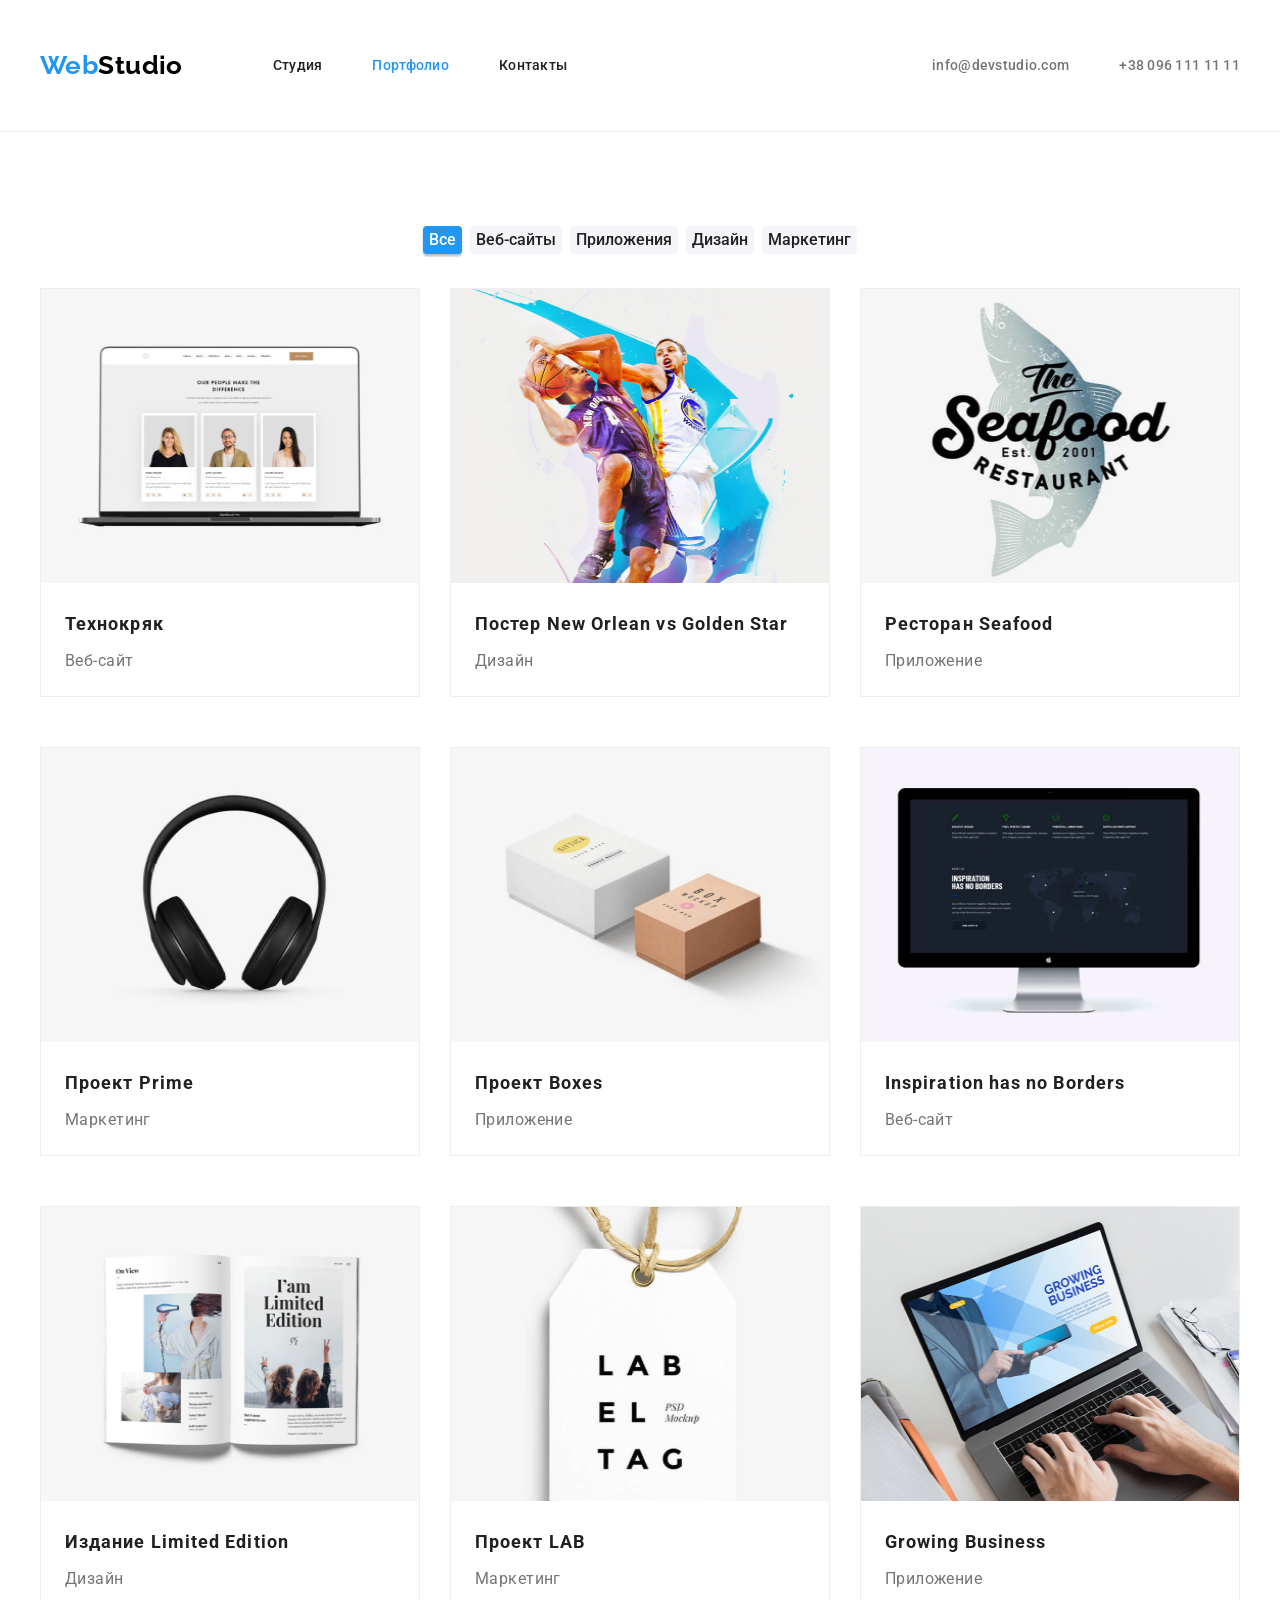
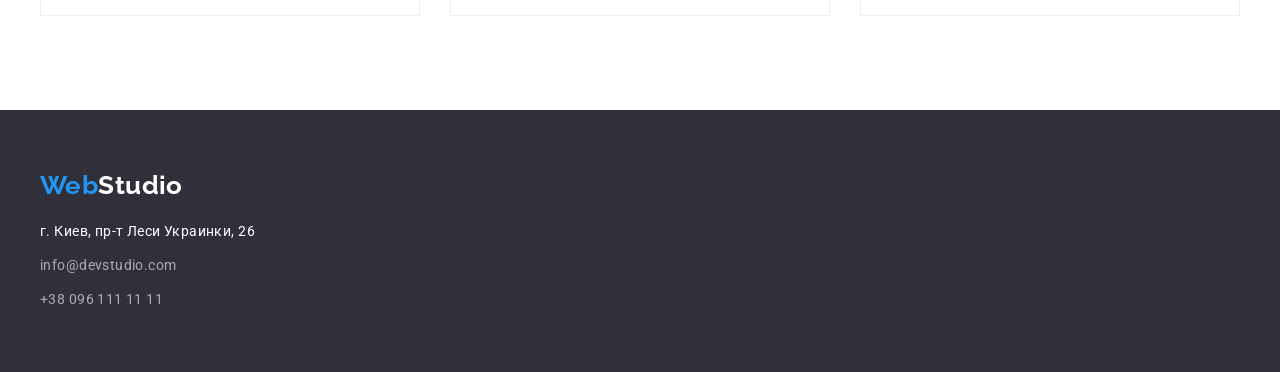
==== commit 2e0f106a: "finished HW 3" ====
--- a/portfolio.html
+++ b/portfolio.html
@@ -56,7 +56,7 @@
       <!-- COLLECTION -->
       <section class="collection-section section">
         <div class="container collection-content-container">
-          <h2 hidden class="collection-section-title section-title">Портфолио</h2>
+          <h2 class="collection-section-title section-title hidden-title">Портфолио</h2>
           <ul class="collection-filters list">
             <li class="collection-filters-item">
               <button type="button" class="collection-filters-button button current-button">
--- a/css/styles.css
+++ b/css/styles.css
@@ -72,6 +72,10 @@
   line-height: 1.17;
 }
 
+.hidden-title {
+  display: none;
+}
+
 /* HEADER */
 
 .header {
@@ -185,7 +189,7 @@
 
 .hero-section-button {
   font-weight: 700;
-  font-size: 16px;
+  font-size: var(--secondary-text-size);
   line-height: 1.88;
   text-align: center;
   letter-spacing: 0.06em;
@@ -193,6 +197,7 @@
 
   background-color: #2196f3;
   box-shadow: 0px 4px 4px rgba(0, 0, 0, 0.15);
+  border: none;
   border-radius: 4px;
   width: 200px;
   padding: 8px 20px;
@@ -215,12 +220,16 @@
 
 .features-section-list {
   display: flex;
-  justify-content: space-between;
+  flex-wrap: wrap;
+  margin-left: -50px;
+  margin-top: -30px;
 }
 
 .features-section-list-item {
   text-align: left;
-  margin-right: 50px;
+  margin-left: 50px;
+  margin-top: 30px;
+  flex-basis: calc((100% - 200px) / 4);
 }
 
 .features-section-list-item:last-child {
@@ -256,11 +265,19 @@
 
 .services-section-list {
   display: flex;
-  justify-content: space-between;
-}
-
-.services-section-list-item:last-child {
-  margin-right: 0;
+  flex-wrap: wrap;
+  margin-left: -30px;
+  margin-top: -30px;
+}
+
+.services-section-list-item {
+  margin-left: 30px;
+  margin-top: 30px;
+  flex-basis: calc((100% - 90px) / 3);
+}
+
+.services-section-list-img {
+  width: 100%;
 }
 
 /* TEAM */
@@ -280,7 +297,15 @@
 
 .team-section-list {
   display: flex;
-  justify-content: space-between;
+  flex-wrap: wrap;
+  margin-left: -30px;
+  margin-top: -30px;
+}
+
+.team-section-list-item {
+  margin-left: 30px;
+  margin-top: 30px;
+  flex-basis: calc((100% - 120px) / 4);
 }
 
 .team-section-list-card {
@@ -288,23 +313,23 @@
   box-shadow: 0px 1px 3px rgba(0, 0, 0, 0.12), 0px 1px 1px rgba(0, 0, 0, 0.14),
     0px 2px 1px rgba(0, 0, 0, 0.2);
   border-radius: 0px 0px 4px 4px;
-  margin: 0;
+  margin: 0 auto;
   padding: 0 0 30px;
-  width: 270px;
 }
 
 .team-section-list-card-img {
   margin-bottom: 30px;
+  width: 100%;
 }
 
 .team-section-list-card-text-container {
-  font-size: 16px;
+  font-size: var(--secondary-text-size);
   line-height: 1.19;
 }
 
 .team-section-list-card-title {
   font-weight: 500;
-  font-size: 16px;
+  font-size: var(--secondary-text-size);
   line-height: 1.19;
   margin-bottom: 10px;
 }
@@ -393,7 +418,7 @@
 
 .collection-filters-button {
   font-weight: 500;
-  font-size: 16px;
+  font-size: var(--secondary-text-size);
   line-height: 1.63;
   text-align: center;
 
@@ -417,22 +442,36 @@
     0px 2px 2px rgba(0, 0, 0, 0.12);
 }
 
+.collection-list {
+  display: flex;
+  flex-wrap: wrap;
+  margin-left: -30px;
+  margin-top: -50px;
+}
+
+.collection-list-item {
+  margin-left: 30px;
+  margin-top: 50px;
+  flex-basis: calc((100% - 90px) / 3);
+}
+
 .collection-list-card {
   background-color: var(--main-color-light);
+  box-sizing: border-box;
+  margin: 0 auto;
+  padding: 0 0 20px;
   border: 1px solid #eeeeee;
-  box-sizing: border-box;
-  margin: 0;
-  padding: 0 0 20px;
-  width: 370px;
 }
 
 .collection-list-card-img {
-  margin-bottom: 20px;
+  width: 100%;
 }
 
 .collection-list-card-text-container {
   text-align: left;
   padding-left: 24px;
+  padding-top: 20px;
+  margin: 0;
 }
 
 .collection-list-card-title {
@@ -444,7 +483,7 @@
 }
 
 .collection-list-card-text {
-  font-size: 16px;
+  font-size: var(--secondary-text-size);
   line-height: 1.88;
   color: var(--secondary-color);
 }
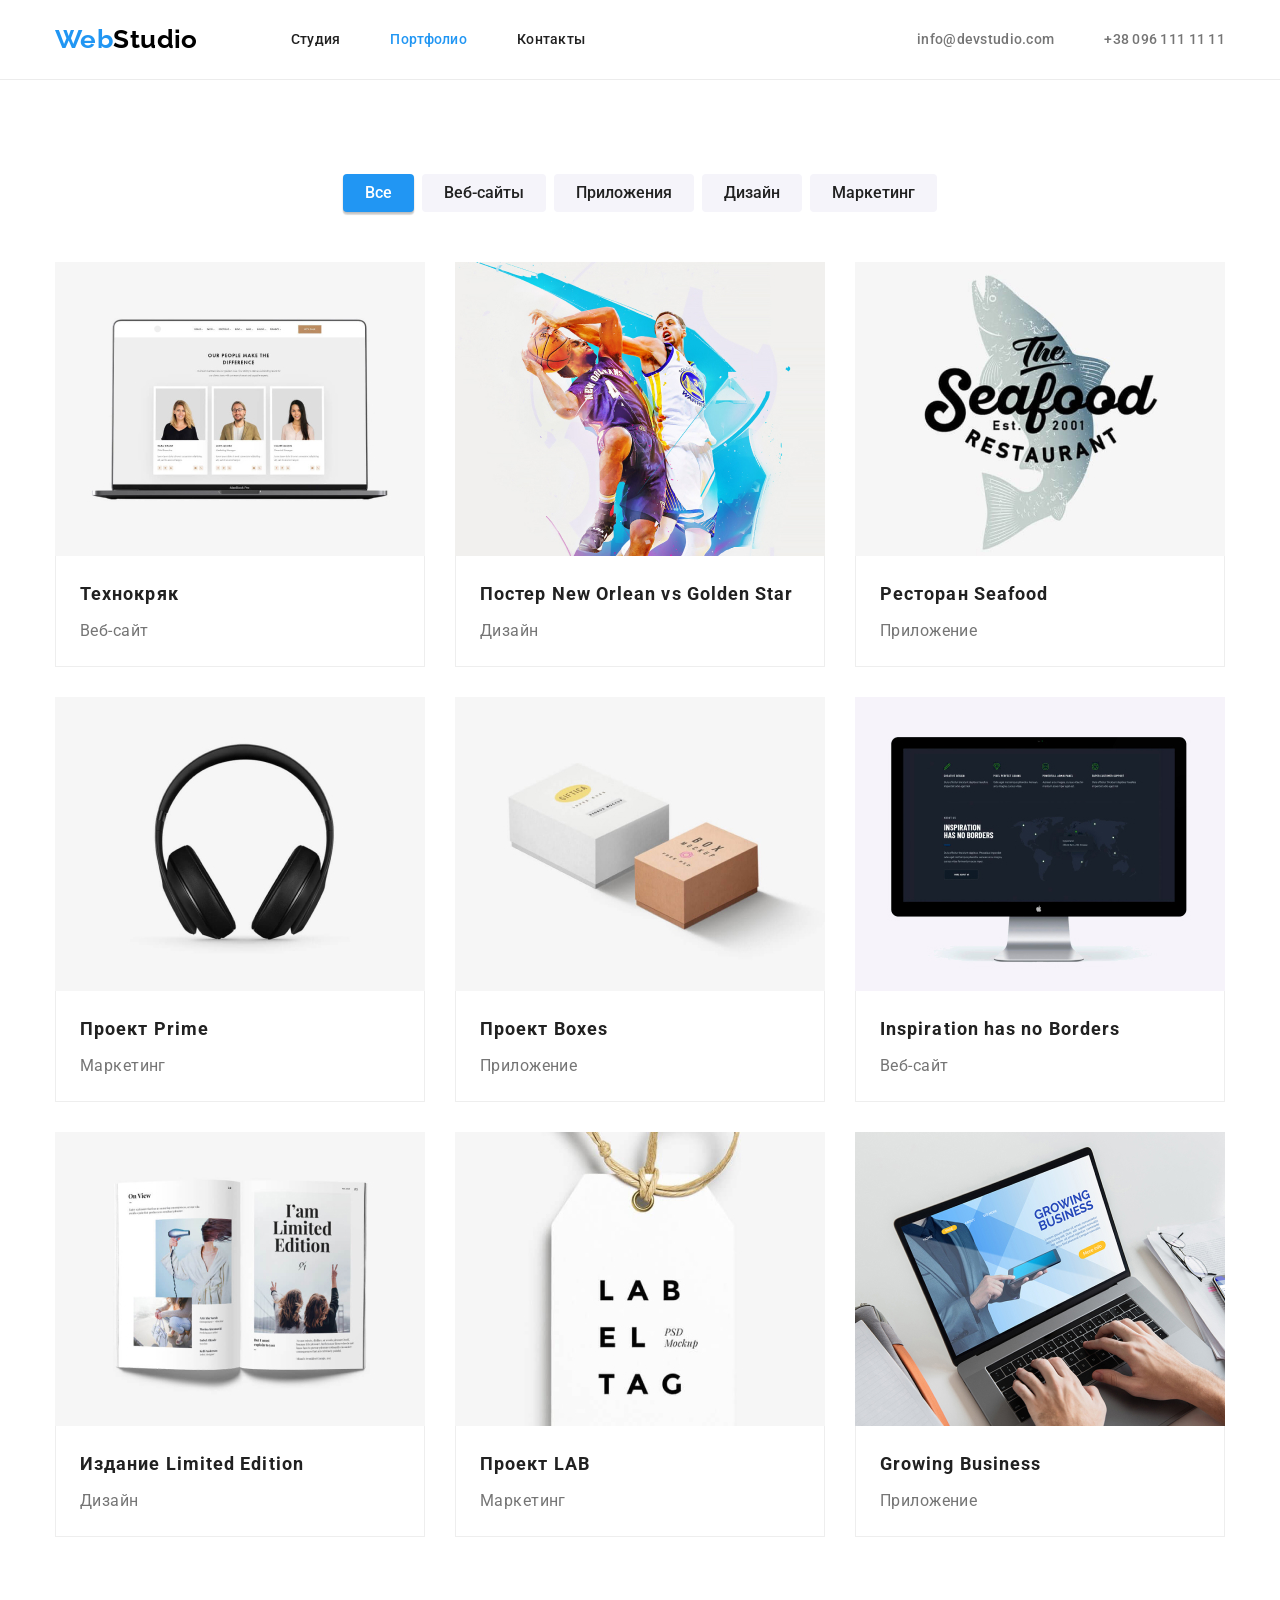
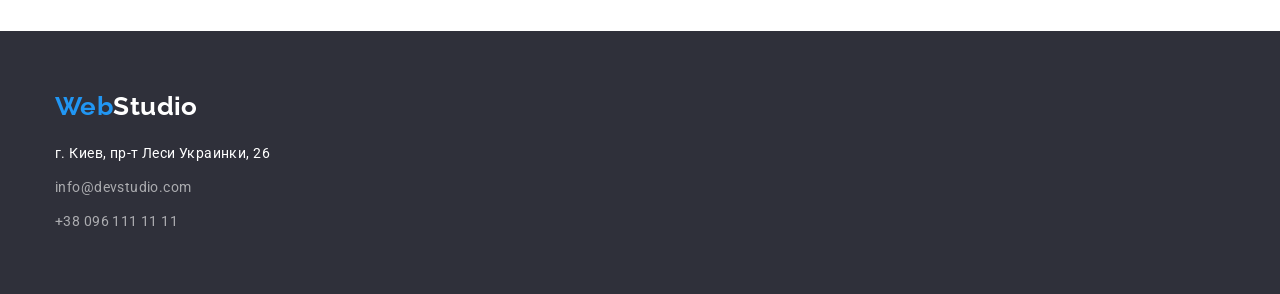
==== commit f75395c7: "fixed FLoC" ====
--- a/portfolio.html
+++ b/portfolio.html
@@ -4,6 +4,7 @@
     <meta charset="UTF-8" />
     <meta http-equiv="X-UA-Compatible" content="IE=edge" />
     <meta name="viewport" content="width=device-width, initial-scale=1.0" />
+    <meta http-equiv="Permissions-Policy" content="interest-cohort=()" />
     <title>WebStudio-Portfolio</title>
     <link rel="preconnect" href="https://fonts.gstatic.com" />
     <link
--- a/css/styles.css
+++ b/css/styles.css
@@ -1,3 +1,5 @@
+/* VARIABLES */
+
 :root {
   --main-color-dark: #212121;
   --secondary-color: #757575;
@@ -15,6 +17,8 @@
   --background-color-light: #f5f4fa;
 }
 
+/* COMMON */
+
 body {
   font-family: 'Roboto', sans-serif;
   color: var(--main-color-dark);
@@ -23,12 +27,6 @@
   letter-spacing: var(--main-text-letter-spacing);
 }
 
-* {
-  box-sizing: border-box;
-}
-
-/* COMMON */
-
 h2,
 h3,
 p,
@@ -37,12 +35,18 @@
   padding: 0;
 }
 
+img {
+  display: block;
+  width: 100%;
+}
+
 .section {
   padding: 94px 0;
 }
 
 .container {
   max-width: 1200px;
+  padding: 0 15px;
 }
 
 .list {
@@ -79,7 +83,7 @@
 /* HEADER */
 
 .header {
-  padding: 50px 0;
+  padding: 24px 0;
   border-bottom: 1px solid #ececec;
 }
 
@@ -100,12 +104,8 @@
   align-items: center;
 }
 
-.menu-list-item {
+.menu-list-item:not(:last-child) {
   margin-right: 50px;
-}
-
-.menu-list-item:last-child {
-  margin-right: 0;
 }
 
 .logo {
@@ -114,7 +114,7 @@
   font-size: 26px;
   line-height: 1.19;
   color: var(--logo-color);
-  margin-right: 90px;
+  margin-right: 93px;
 }
 
 .logo-accent {
@@ -141,12 +141,8 @@
   align-items: center;
 }
 
-.contact-list-item {
+.contact-list-item:not(:last-child) {
   margin-right: 50px;
-}
-
-.contact-list-item:last-child {
-  margin: 0;
 }
 
 .contact-list-email,
@@ -174,6 +170,7 @@
 .hero-section {
   background-color: var(--background-color-dark);
   text-align: center;
+  padding: 200px 0;
 }
 
 .hero-section-title {
@@ -184,7 +181,7 @@
   text-transform: uppercase;
   color: var(--main-color-light);
   max-width: 610px;
-  margin: 0 auto 50px;
+  margin: 0 auto 30px;
 }
 
 .hero-section-button {
@@ -199,7 +196,7 @@
   box-shadow: 0px 4px 4px rgba(0, 0, 0, 0.15);
   border: none;
   border-radius: 4px;
-  width: 200px;
+  min-width: 200px;
   padding: 8px 20px;
 }
 
@@ -212,6 +209,7 @@
 
 .features-section {
   text-align: center;
+  padding-bottom: 47px;
 }
 
 .features-content-container {
@@ -220,16 +218,12 @@
 
 .features-section-list {
   display: flex;
-  flex-wrap: wrap;
-  margin-left: -50px;
-  margin-top: -30px;
 }
 
 .features-section-list-item {
   text-align: left;
-  margin-left: 50px;
-  margin-top: 30px;
-  flex-basis: calc((100% - 200px) / 4);
+  min-width: 270px;
+  margin-right: 30px;
 }
 
 .features-section-list-item:last-child {
@@ -252,7 +246,7 @@
 
 .services-section {
   text-align: center;
-  padding-top: 0;
+  padding-top: 47px;
 }
 
 .services-content-container {
@@ -265,19 +259,15 @@
 
 .services-section-list {
   display: flex;
-  flex-wrap: wrap;
-  margin-left: -30px;
-  margin-top: -30px;
 }
 
 .services-section-list-item {
-  margin-left: 30px;
-  margin-top: 30px;
-  flex-basis: calc((100% - 90px) / 3);
-}
-
-.services-section-list-img {
-  width: 100%;
+  min-width: 370px;
+  margin-right: 30px;
+}
+
+.services-section-list-item:last-child {
+  margin-right: 0;
 }
 
 /* TEAM */
@@ -297,15 +287,15 @@
 
 .team-section-list {
   display: flex;
-  flex-wrap: wrap;
-  margin-left: -30px;
-  margin-top: -30px;
 }
 
 .team-section-list-item {
-  margin-left: 30px;
-  margin-top: 30px;
-  flex-basis: calc((100% - 120px) / 4);
+  min-width: 270px;
+  margin-right: 30px;
+}
+
+.team-section-list-item:last-child {
+  margin-right: 0;
 }
 
 .team-section-list-card {
@@ -314,17 +304,12 @@
     0px 2px 1px rgba(0, 0, 0, 0.2);
   border-radius: 0px 0px 4px 4px;
   margin: 0 auto;
-  padding: 0 0 30px;
-}
-
-.team-section-list-card-img {
-  margin-bottom: 30px;
-  width: 100%;
 }
 
 .team-section-list-card-text-container {
   font-size: var(--secondary-text-size);
   line-height: 1.19;
+  padding: 30px 0;
 }
 
 .team-section-list-card-title {
@@ -368,12 +353,8 @@
   color: var(--main-color-light);
 }
 
-.footer-contact-list-item {
+.footer-contact-list-item:not(:last-child) {
   margin-bottom: 10px;
-}
-
-.footer-contact-list-item:last-child {
-  margin-bottom: 0;
 }
 
 .footer-contact-list-tel,
@@ -405,15 +386,11 @@
 .collection-filters {
   display: flex;
   justify-content: center;
-  margin-bottom: 34px;
-}
-
-.collection-filters-item {
+  margin-bottom: 50px;
+}
+
+.collection-filters-item:not(:last-child) {
   margin-right: 8px;
-}
-
-.collection-filters-item:last-child {
-  margin-right: 0;
 }
 
 .collection-filters-button {
@@ -425,6 +402,7 @@
   background-color: var(--background-color-light);
   border: none;
   border-radius: 4px;
+  padding: 6px 22px;
 }
 
 .current-button {
@@ -445,33 +423,34 @@
 .collection-list {
   display: flex;
   flex-wrap: wrap;
-  margin-left: -30px;
-  margin-top: -50px;
 }
 
 .collection-list-item {
-  margin-left: 30px;
-  margin-top: 50px;
-  flex-basis: calc((100% - 90px) / 3);
+  margin: 0 30px 30px 0;
+  width: 370px;
+}
+
+.collection-list-item:nth-child(3n) {
+  margin-right: 0;
+}
+
+.collection-list-item:nth-last-child(-n + 3) {
+  margin-bottom: 0;
 }
 
 .collection-list-card {
   background-color: var(--main-color-light);
   box-sizing: border-box;
   margin: 0 auto;
-  padding: 0 0 20px;
-  border: 1px solid #eeeeee;
-}
-
-.collection-list-card-img {
-  width: 100%;
 }
 
 .collection-list-card-text-container {
   text-align: left;
-  padding-left: 24px;
-  padding-top: 20px;
   margin: 0;
+  padding: 20px 24px;
+  border-left: 1px solid #eeeeee;
+  border-right: 1px solid #eeeeee;
+  border-bottom: 1px solid #eeeeee;
 }
 
 .collection-list-card-title {
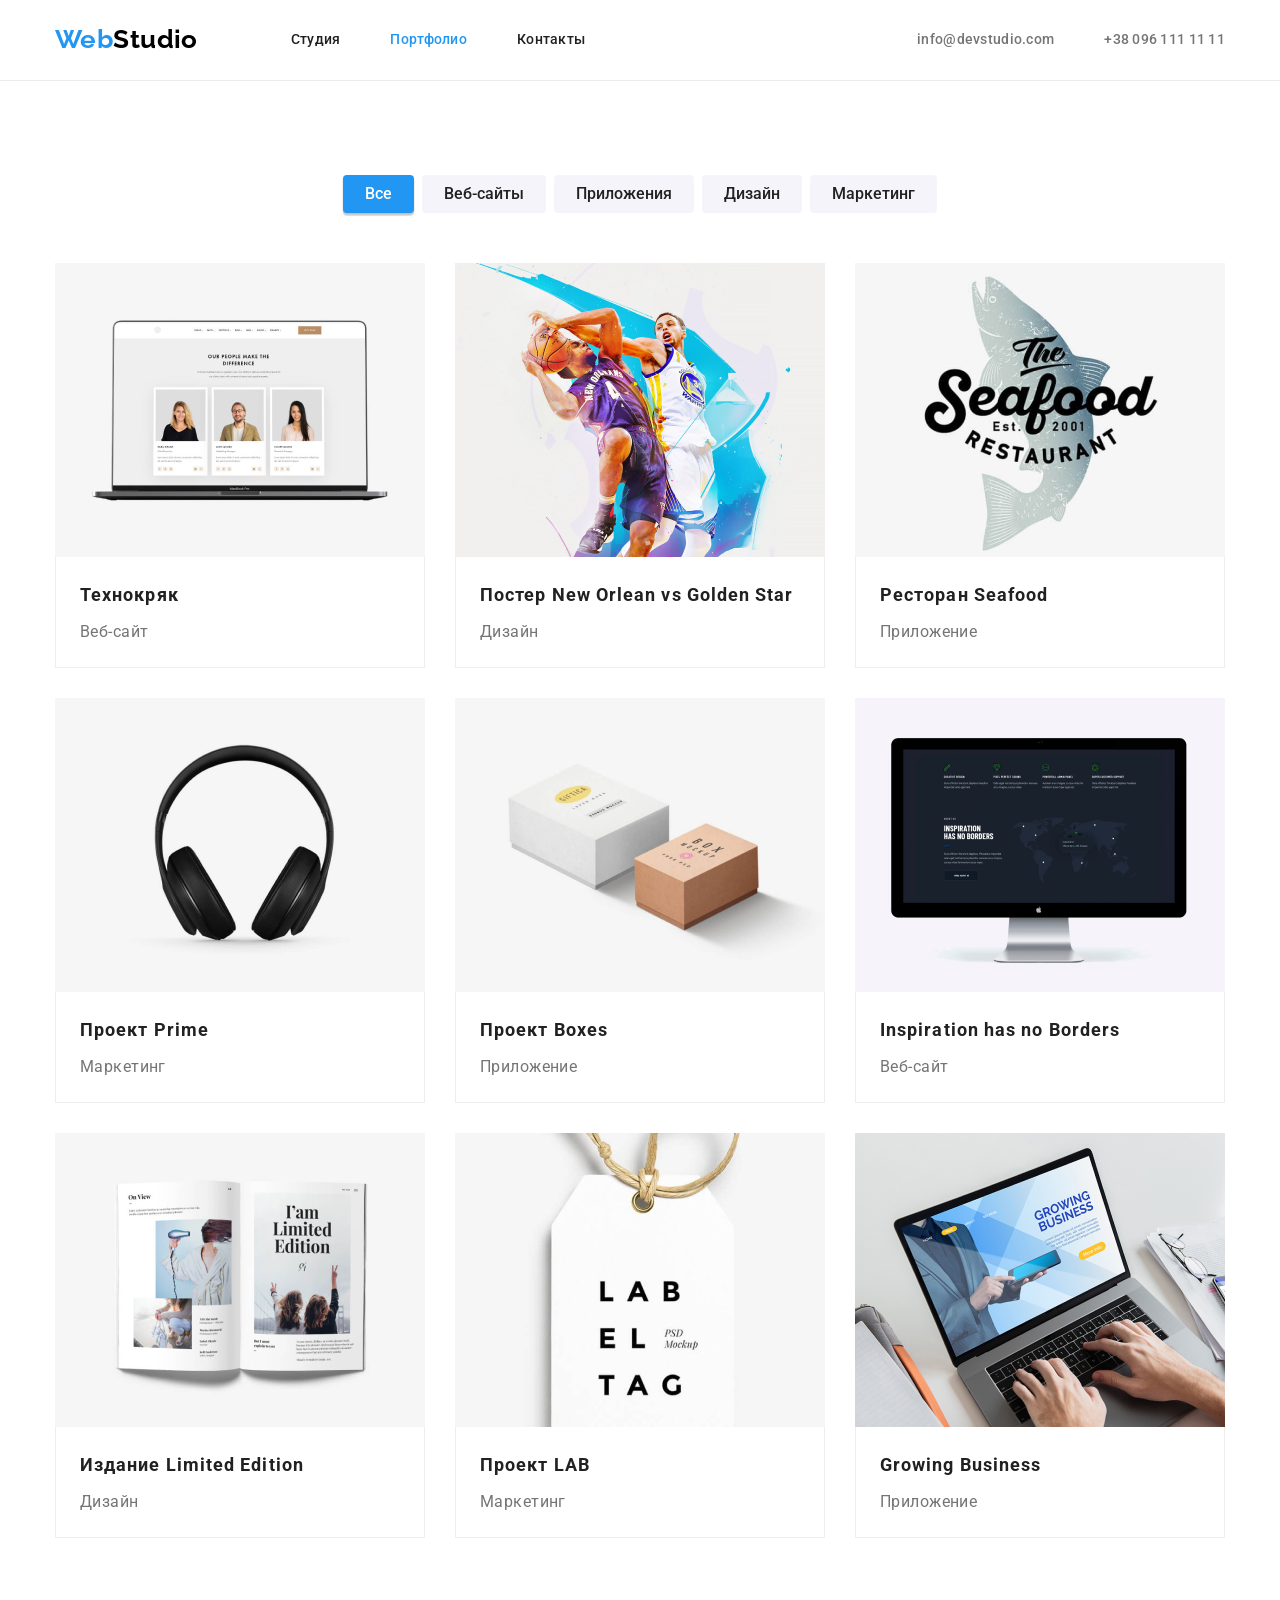
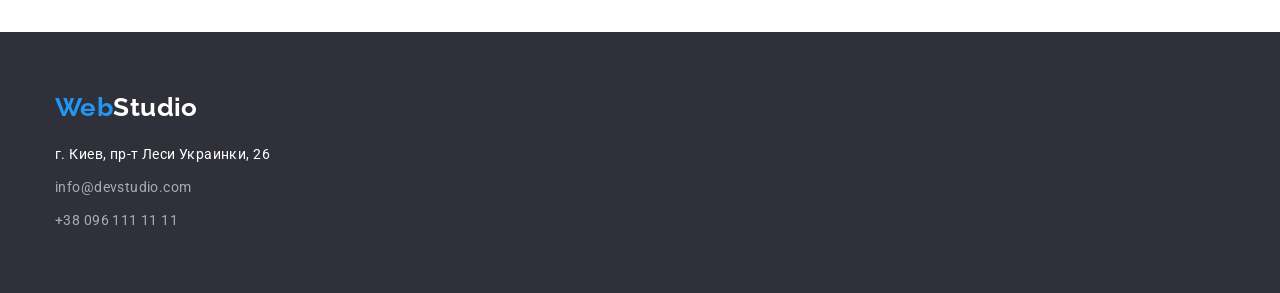
==== commit ae018612: "fixed links in header&footer" ====
--- a/portfolio.html
+++ b/portfolio.html
@@ -4,7 +4,6 @@
     <meta charset="UTF-8" />
     <meta http-equiv="X-UA-Compatible" content="IE=edge" />
     <meta name="viewport" content="width=device-width, initial-scale=1.0" />
-    <meta http-equiv="Permissions-Policy" content="interest-cohort=()" />
     <title>WebStudio-Portfolio</title>
     <link rel="preconnect" href="https://fonts.gstatic.com" />
     <link
@@ -36,7 +35,7 @@
               <a class="menu-list-link link current-link" href="./portfolio.html">Портфолио</a>
             </li>
             <li class="menu-list-item">
-              <a class="menu-list-link link" href="#">Контакты</a>
+              <a class="menu-list-link link" href="#contacts">Контакты</a>
             </li>
           </ul>
         </nav>
@@ -57,7 +56,7 @@
       <!-- COLLECTION -->
       <section class="collection-section section">
         <div class="container collection-content-container">
-          <h2 class="collection-section-title section-title hidden-title">Портфолио</h2>
+          <h2 class="collection-section-title section-title visually-hidden">Портфолио</h2>
           <ul class="collection-filters list">
             <li class="collection-filters-item">
               <button type="button" class="collection-filters-button button current-button">
@@ -65,16 +64,16 @@
               </button>
             </li>
             <li class="collection-filters-item">
-              <button type="button" class="collection-filters-button button">Веб-сайты</button>
-            </li>
-            <li class="collection-filters-item">
-              <button type="button" class="collection-filters-button button">Приложения</button>
-            </li>
-            <li class="collection-filters-item">
-              <button type="button" class="collection-filters-button button">Дизайн</button>
-            </li>
-            <li class="collection-filters-item">
-              <button type="button" class="collection-filters-button button">Маркетинг</button>
+              <button type="button" class="collection-filters-button btn">Веб-сайты</button>
+            </li>
+            <li class="collection-filters-item">
+              <button type="button" class="collection-filters-button btn">Приложения</button>
+            </li>
+            <li class="collection-filters-item">
+              <button type="button" class="collection-filters-button btn">Дизайн</button>
+            </li>
+            <li class="collection-filters-item">
+              <button type="button" class="collection-filters-button btn">Маркетинг</button>
             </li>
           </ul>
           <ul class="collection-list list">
@@ -245,22 +244,18 @@
     <!-- FOOTER -->
     <footer class="footer">
       <div class="container footer-content-container">
-        <div class="footer-logo-container">
-          <a class="logo logo-alt link" href="./index.html" lang="en"
-            ><span class="logo-accent">Web</span>Studio</a
+        <a class="logo logo-alt link" href="./index.html" lang="en"
+          ><span class="logo-accent">Web</span>Studio</a
+        >
+
+        <address class="footer-adress" id="contacts">
+          <a
+            class="footer-adress-link link"
+            href="https://goo.gl/maps/bzyYuuLkhP41vMup8"
+            target="_blank"
+            rel="noopener noreferrer"
+            >г. Киев, пр-т Леси Украинки, 26</a
           >
-        </div>
-
-        <address class="footer-adress">
-          <div class="footer-adress-link-container">
-            <a
-              class="footer-adress-link link"
-              href="https://goo.gl/maps/bzyYuuLkhP41vMup8"
-              target="_blank"
-              rel="noopener noreferrer"
-              >г. Киев, пр-т Леси Украинки, 26</a
-            >
-          </div>
 
           <ul class="footer-contact-list list">
             <li class="footer-contact-list-item">
--- a/css/styles.css
+++ b/css/styles.css
@@ -17,7 +17,7 @@
   --background-color-light: #f5f4fa;
 }
 
-/* COMMON */
+/* GLOBAL */
 
 body {
   font-family: 'Roboto', sans-serif;
@@ -27,18 +27,24 @@
   letter-spacing: var(--main-text-letter-spacing);
 }
 
+h1,
 h2,
 h3,
+h4,
+h5,
+h6,
 p,
 ul {
   margin: 0;
   padding: 0;
+  font-size: inherit;
 }
 
 img {
   display: block;
-  width: 100%;
-}
+}
+
+/* COMPONENT */
 
 .section {
   padding: 94px 0;
@@ -51,22 +57,21 @@
 
 .list {
   list-style: none;
-  margin: 0;
-  padding: 0;
 }
 
 .link {
   text-decoration: none;
+  font-size: inherit;
   color: var(--main-color-dark);
 }
 
 .modal-button,
-.button {
+.btn {
   cursor: pointer;
   font-family: inherit;
 }
 
-.button {
+.btn {
   color: var(--main-color-dark);
 }
 
@@ -76,20 +81,22 @@
   line-height: 1.17;
 }
 
-.hidden-title {
-  display: none;
+.visually-hidden {
+  position: absolute;
+  clip: rect(0 0 0 0);
+  width: 1px;
+  height: 1px;
+  margin: -1px;
 }
 
 /* HEADER */
 
 .header {
-  padding: 24px 0;
   border-bottom: 1px solid #ececec;
 }
 
 .header-content-container {
   display: flex;
-  justify-content: space-between;
   align-items: center;
   margin: 0 auto;
 }
@@ -115,6 +122,8 @@
   line-height: 1.19;
   color: var(--logo-color);
   margin-right: 93px;
+  display: block;
+  padding: 24px 0 25px;
 }
 
 .logo-accent {
@@ -122,9 +131,11 @@
 }
 
 .menu-list-link {
+  display: block;
   font-weight: 500;
   line-height: 1.14;
   letter-spacing: 0.02em;
+  padding: 32px 0;
 }
 
 .current-link {
@@ -139,6 +150,7 @@
 .contact-list {
   display: flex;
   align-items: center;
+  margin-left: auto;
 }
 
 .contact-list-item:not(:last-child) {
@@ -147,6 +159,8 @@
 
 .contact-list-email,
 .contact-list-tel {
+  display: block;
+  padding: 32px 0;
   font-weight: 500;
   line-height: 1.14;
   letter-spacing: 0.02em;
@@ -196,7 +210,6 @@
   box-shadow: 0px 4px 4px rgba(0, 0, 0, 0.15);
   border: none;
   border-radius: 4px;
-  min-width: 200px;
   padding: 8px 20px;
 }
 
@@ -218,16 +231,16 @@
 
 .features-section-list {
   display: flex;
+  flex-wrap: wrap;
+  margin-top: -30px;
+  margin-left: -30px;
 }
 
 .features-section-list-item {
   text-align: left;
-  min-width: 270px;
-  margin-right: 30px;
-}
-
-.features-section-list-item:last-child {
-  margin-right: 0;
+  margin-top: 30px;
+  margin-left: 30px;
+  flex-basis: calc((100% - 120px) / 4);
 }
 
 .features-section-list-title {
@@ -259,15 +272,15 @@
 
 .services-section-list {
   display: flex;
+  flex-wrap: wrap;
+  margin-top: -30px;
+  margin-left: -30px;
 }
 
 .services-section-list-item {
-  min-width: 370px;
-  margin-right: 30px;
-}
-
-.services-section-list-item:last-child {
-  margin-right: 0;
+  margin-top: 30px;
+  margin-left: 30px;
+  flex-basis: calc((100% - 90px) / 3);
 }
 
 /* TEAM */
@@ -287,15 +300,15 @@
 
 .team-section-list {
   display: flex;
+  flex-wrap: wrap;
+  margin-top: -30px;
+  margin-left: -30px;
 }
 
 .team-section-list-item {
-  min-width: 270px;
-  margin-right: 30px;
-}
-
-.team-section-list-item:last-child {
-  margin-right: 0;
+  margin-top: 30px;
+  margin-left: 30px;
+  flex-basis: calc((100% - 120px) / 4);
 }
 
 .team-section-list-card {
@@ -334,27 +347,23 @@
   margin: 0 auto;
 }
 
-.footer-logo-container {
+.logo-alt {
+  color: var(--main-color-light);
+  margin-right: 0;
+  padding: 0;
   margin-bottom: 20px;
-}
-
-.logo-alt {
-  color: var(--main-color-light);
-  margin-right: 0;
-}
-
-.footer-adress-link-container {
-  margin-bottom: 10px;
 }
 
 .footer-adress-link {
   font-style: normal;
   line-height: 1.71;
   color: var(--main-color-light);
+  display: block;
+  margin-bottom: 9px;
 }
 
 .footer-contact-list-item:not(:last-child) {
-  margin-bottom: 10px;
+  margin-bottom: 9px;
 }
 
 .footer-contact-list-tel,
@@ -423,19 +432,14 @@
 .collection-list {
   display: flex;
   flex-wrap: wrap;
+  margin-top: -30px;
+  margin-left: -30px;
 }
 
 .collection-list-item {
-  margin: 0 30px 30px 0;
-  width: 370px;
-}
-
-.collection-list-item:nth-child(3n) {
-  margin-right: 0;
-}
-
-.collection-list-item:nth-last-child(-n + 3) {
-  margin-bottom: 0;
+  margin-top: 30px;
+  margin-left: 30px;
+  flex-basis: calc((100% - 90px) / 3);
 }
 
 .collection-list-card {
